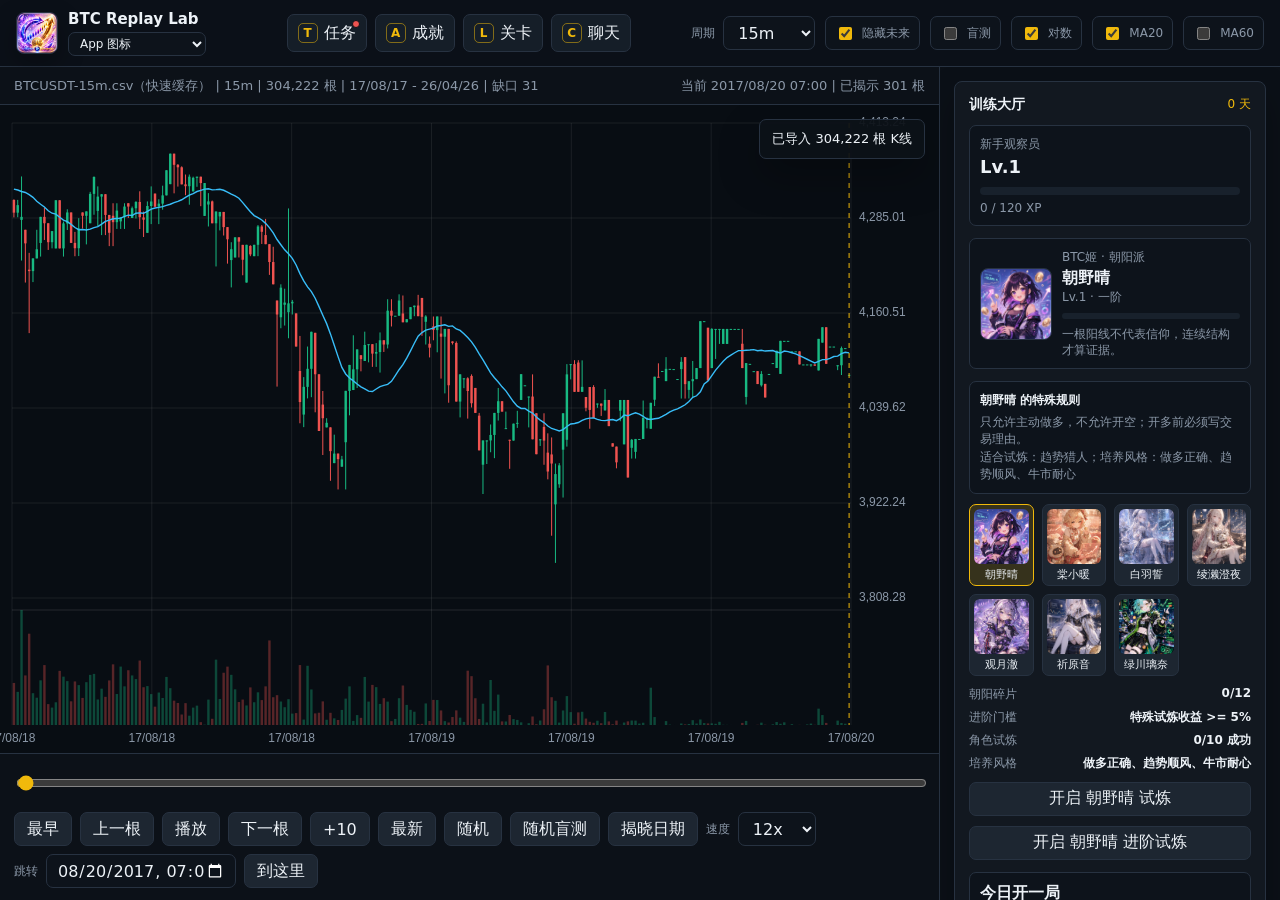
==== index.html @ a43e74ca "增加了周关卡" ====
﻿
<!doctype html>
<html lang="zh-CN">
  <head>
    <meta charset="utf-8" />
    <meta name="viewport" content="width=device-width, initial-scale=1" />
    <title>BTC Replay Lab</title>
    <link rel="stylesheet" href="./styles.css" />
  </head>
  <body>
    <div class="app">
      <header class="topbar">
        <div class="brand">
          <img id="brandAvatar" src="./icon/icon2.png" alt="标题头像" />
          <div>
            <strong>BTC Replay Lab</strong>
            <select id="brandAvatarSelect" aria-label="选择标题头像">
              <option value="icon">App 图标</option>
              <option value="active">当前角色</option>
            </select>
          </div>
        </div>

        <div class="hud-actions">
          <button id="dailyTaskHudBtn" class="hud-button" type="button" aria-label="每日任务">
            <span class="hud-icon">T</span>
            <span>任务</span>
            <i id="dailyTaskDot" class="alert-dot"></i>
          </button>
          <button id="achievementAllBtn" class="hud-button" type="button" aria-label="成就列表">
            <span class="hud-icon">A</span>
            <span>成就</span>
            <i id="achievementDot" class="alert-dot"></i>
          </button>
          <button id="levelListBtn" class="hud-button" type="button" aria-label="关卡列表">
            <span class="hud-icon">L</span>
            <span>关卡</span>
          </button>
          <button id="characterChatHudBtn" class="hud-button" type="button" aria-label="角色聊天">
            <span class="hud-icon">C</span>
            <span>聊天</span>
          </button>
        </div>

        <div class="toolbar">
          <label class="field compact">
            <span>周期</span>
            <select id="timeframeSelect">
              <option value="source">原始</option>
              <option value="60000">1m</option>
              <option value="300000">5m</option>
              <option value="900000">15m</option>
              <option value="3600000">1h</option>
              <option value="14400000">4h</option>
              <option value="86400000">1d</option>
              <option value="604800000">1w</option>
            </select>
          </label>
          <label class="check">
            <input id="hideFutureToggle" type="checkbox" checked />
            隐藏未来
          </label>
          <label class="check">
            <input id="blindModeToggle" type="checkbox" />
            盲测
          </label>
          <label class="check">
            <input id="logScaleToggle" type="checkbox" checked />
            对数
          </label>
          <label class="check">
            <input id="ma20Toggle" type="checkbox" checked />
            MA20
          </label>
          <label class="check">
            <input id="ma60Toggle" type="checkbox" />
            MA60
          </label>
        </div>
      </header>

      <main class="layout">
        <section class="workspace">
          <div class="statusbar">
            <span id="datasetInfo">等待导入 BTC K线 CSV</span>
            <span id="cursorInfo">-</span>
          </div>

          <div class="chart-frame" id="chartFrame">
            <canvas id="chartCanvas"></canvas>
            <div class="placeholder" id="placeholder">
              <h1>导入历史 K线，开始回放</h1>
              <p>支持 timestamp/open/high/low/close/volume，也支持 Binance 原始 kline CSV。</p>
            </div>
            <div class="toast" id="toast"></div>
            <div class="tooltip" id="tooltip"></div>
          </div>

          <div class="playback">
            <input id="timeline" type="range" min="0" max="0" value="0" />
            <div class="playback-row">
              <button id="firstBtn" type="button">最早</button>
              <button id="backBtn" type="button">上一根</button>
              <button id="playBtn" type="button">播放</button>
              <button id="forwardBtn" type="button">下一根</button>
              <button id="plusTenBtn" type="button">+10</button>
              <button id="latestBtn" type="button">最新</button>
              <button id="randomBtn" type="button">随机</button>
              <button id="blindRandomBtn" type="button">随机盲测</button>
              <button id="revealDateBtn" type="button">揭晓日期</button>
              <label class="field small">
                <span>速度</span>
                <select id="speedSelect">
                  <option value="1">1x</option>
                  <option value="4">4x</option>
                  <option value="12" selected>12x</option>
                  <option value="48">48x</option>
                  <option value="120">120x</option>
                </select>
              </label>
              <label class="field date-field">
                <span>跳转</span>
                <input id="jumpInput" type="datetime-local" />
              </label>
              <button id="jumpBtn" type="button">到这里</button>
            </div>
          </div>
        </section>

        <aside class="sidepanel">
          <section class="panel game-panel">
            <div class="panel-title-row">
              <h2>训练大厅</h2>
              <span id="streakValue">0 天</span>
            </div>

            <div class="player-card">
              <div>
                <span id="levelTitle">新手观察员</span>
                <strong id="levelValue">Lv.1</strong>
              </div>
              <div class="xp-track">
                <div id="xpFill"></div>
              </div>
              <small id="xpText">0 / 100 XP</small>
            </div>

            <div class="character-card">
              <img id="characterPortrait" src="./character/乐观女孩.png" alt="当前角色" />
              <div>
                <span id="characterTitle">BTC姬 · 朝阳派</span>
                <strong id="characterName">朝野晴</strong>
                <small id="characterLevel">Lv.1 · 一阶</small>
                <div class="xp-track compact">
                  <div id="characterXpFill"></div>
                </div>
                <p id="characterText">今天也先看结构，再相信上涨。</p>
              </div>
            </div>

            <div id="characterRuleCard" class="rule-card"></div>
            <div id="characterGrid" class="character-grid"></div>
            <div id="characterMaterialList" class="material-list"></div>
            <button id="characterQuestBtn" class="wide" type="button">开启角色试炼</button>
            <button id="ascensionTrialBtn" class="wide" type="button">开启进阶试炼</button>

            <div class="challenge-card" id="challengeCard">
              <strong id="challengeTitle">今日开一局</strong>
              <span id="challengeText">选择一个模式，系统会直接抽取历史行情片段。</span>
              <div class="choice-grid">
                <button id="biasLongBtn" type="button" data-bias="long">看多</button>
                <button id="biasShortBtn" type="button" data-bias="short">看空</button>
                <button id="biasFlatBtn" type="button" data-bias="flat">观望</button>
              </div>
              <div class="button-row">
                <button id="quickGameBtn" type="button">盲测快局</button>
                <button id="levelGameBtn" type="button">历史闯关</button>
                <button id="trendGameBtn" type="button">趋势猎人</button>
                <button id="trapGameBtn" type="button">假突破</button>
                <button id="survivalGameBtn" type="button">暴跌生存</button>
                <button id="revengeGameBtn" type="button">错题复仇</button>
                <button id="settleGameBtn" type="button">结算本局</button>
              </div>
            </div>
          </section>

          <section class="panel trade-panel">
            <h2>下单与风控</h2>
            <div class="price-line">
              <span>当前价</span>
              <strong id="currentPrice">-</strong>
            </div>
            <div class="order-grid">
              <button class="buy" data-side="buy" data-pct="0.25" type="button">买 25%</button>
              <button class="buy" data-side="buy" data-pct="0.5" type="button">买 50%</button>
              <button class="buy" data-side="buy" data-pct="1" type="button">全买</button>
              <button class="sell" data-side="sell" data-pct="0.25" type="button">卖 25%</button>
              <button class="sell" data-side="sell" data-pct="0.5" type="button">卖 50%</button>
              <button class="sell" data-side="sell" data-pct="1" type="button">全卖</button>
              <button class="short" data-side="short" data-pct="0.25" type="button">空 25%</button>
              <button class="short" data-side="short" data-pct="0.5" type="button">空 50%</button>
              <button class="short" data-side="short" data-pct="1" type="button">全空</button>
            </div>

            <div class="risk-grid">
              <label class="field">
                <span>止损价</span>
                <input id="stopLossInput" type="number" min="0" step="0.01" placeholder="例如 62000" />
              </label>
              <label class="field">
                <span>止盈价</span>
                <input id="takeProfitInput" type="number" min="0" step="0.01" placeholder="例如 72000" />
              </label>
              <label class="field">
                <span>单笔风险 %</span>
                <input id="riskPctInput" type="number" min="0" step="0.1" value="1" />
              </label>
            </div>
            <div class="button-row">
              <button id="addStopBtn" type="button">添加止损</button>
              <button id="addTakeBtn" type="button">添加止盈</button>
              <button id="attachStopsBtn" type="button">更新止损止盈</button>
              <button id="clearStopsBtn" type="button">清除风控线</button>
            </div>
            <p class="hint">点击添加会按当前价生成风控线，图上的 SL / TP 线也可以直接拖动修改。</p>
            <div class="button-row">
              <button id="riskBuyBtn" type="button">按风险买入</button>
              <button id="closePositionBtn" type="button">平仓</button>
            </div>
            <div class="trade-journal">
              <div class="trade-journal-head">
                <strong>本笔理由与平仓复盘</strong>
                <span>切到下一根 K 线会自动清空，避免把上一笔内容带到下一笔。</span>
              </div>
              <label class="field">
                <span>开仓理由</span>
                <input id="tradeReasonInput" type="text" maxlength="80" placeholder="例如：回踩确认 / 突破续强 / 区间下沿承接" />
              </label>
              <label class="field">
                <span>平仓复盘</span>
                <textarea id="sessionNotesInput" rows="4" placeholder="例如：为什么在这里平？这笔做对了什么，下一次还要等什么？"></textarea>
              </label>
              <div class="field">
                <span>复盘标签</span>
                <div class="tag-grid">
                  <label><input type="checkbox" value="计划内执行" /> 计划内执行</label>
                  <label><input type="checkbox" value="确认充分" /> 确认充分</label>
                  <label><input type="checkbox" value="拿仓耐心" /> 拿仓耐心</label>
                  <label><input type="checkbox" value="过早入场" /> 过早入场</label>
                  <label><input type="checkbox" value="逆势硬做" /> 逆势硬做</label>
                  <label><input type="checkbox" value="情绪化操作" /> 情绪化操作</label>
                </div>
              </div>
              <p class="hint">标签既可以记做对的地方，也可以记失误；减仓、平仓和导出记录都会带上当前标签。</p>
            </div>
          </section>

          <section class="panel">
            <h2>模拟账户</h2>
            <div class="account-grid">
              <label class="field">
                <span>初始 USDT</span>
                <input id="initialCashInput" type="number" min="0" step="100" value="10000" />
              </label>
              <label class="field">
                <span>手续费</span>
                <input id="feeInput" type="number" min="0" step="0.0001" value="0.0004" />
              </label>
            </div>
            <button id="resetAccountBtn" class="wide" type="button">重置账户</button>

            <div class="metrics extended">
              <div>
                <span>权益</span>
                <strong id="equityValue">-</strong>
              </div>
              <div>
                <span>收益</span>
                <strong id="pnlValue">-</strong>
              </div>
              <div>
                <span>现金</span>
                <strong id="cashValue">-</strong>
              </div>
              <div>
                <span>持仓 BTC</span>
                <strong id="btcValue">-</strong>
              </div>
              <div>
                <span>胜率</span>
                <strong id="winRateValue">-</strong>
              </div>
              <div>
                <span>最大回撤</span>
                <strong id="drawdownValue">-</strong>
              </div>
              <div>
                <span>交易数</span>
                <strong id="tradeCountValue">-</strong>
              </div>
              <div>
                <span>R 倍数</span>
                <strong id="rValue">-</strong>
              </div>
            </div>
          </section>

          <section class="panel">
            <h2>盘中标注</h2>
            <label class="field">
              <span>训练标题</span>
              <input id="sessionNameInput" type="text" maxlength="60" placeholder="例如 4H 顺势突破练习" />
            </label>
            <label class="field">
              <span>当前标注</span>
              <input id="bookmarkInput" type="text" maxlength="100" placeholder="当下判断、关键位、情绪状态" />
            </label>
            <div class="button-row">
              <button id="addBookmarkBtn" type="button">添加标注</button>
              <button id="addHlineBtn" type="button">加水平线</button>
              <button id="clearLinesBtn" type="button">清除线</button>
            </div>
            <p class="hint">这里更适合记关键位、情绪和图上标注；平仓复盘已经放到上面的下单区。</p>
            <div class="list" id="bookmarkList">暂无标注</div>
          </section>

          <section class="panel">
            <h2>训练会话</h2>
            <div class="session-grid">
              <select id="sessionSelect"></select>
              <button id="saveSessionBtn" type="button">保存</button>
              <button id="loadSessionBtn" type="button">载入</button>
              <button id="deleteSessionBtn" type="button">删除</button>
            </div>
            <p class="hint">会话保存交易、标注、笔记和当前位置。历史 K线数据仍需要先导入对应 CSV。</p>
          </section>

          <section class="panel">
            <h2>最近成就</h2>
            <div id="achievementList" class="achievement-list"></div>
          </section>

          <section class="panel trade-log">
            <h2>交易记录</h2>
            <div class="button-row">
              <button id="exportTradesBtn" type="button">导出交易</button>
              <button id="exportReportBtn" type="button">导出报告</button>
              <button id="screenshotBtn" type="button">截图</button>
            </div>
            <div class="table-wrap">
              <table>
                <thead>
                  <tr>
                    <th>时间</th>
                    <th>方向</th>
                    <th>价格</th>
                    <th>数量</th>
                    <th>备注</th>
                  </tr>
                </thead>
                <tbody id="tradeRows">
                  <tr>
                    <td colspan="5">暂无交易</td>
                  </tr>
                </tbody>
              </table>
            </div>
            <p class="hint">快捷键：空格播放，左右单步，B 全买，S 全卖，C 平仓，M 标注，H 水平线。</p>
          </section>

          <section class="panel data-import-panel">
            <h2>数据导入</h2>
            <label class="file-button wide">
              <input id="fileInput" type="file" accept=".csv,.txt" />
              导入 CSV
            </label>
            <p class="hint">平时会自动加载默认 BTC 15m 数据，需要换数据时再用这里。</p>
          </section>
        </aside>
      </main>
    </div>

    <div class="modal-backdrop" id="settlementModal">
      <div class="modal settlement-modal">
        <section class="settlement-main">
          <div class="panel-title-row">
            <h2 id="settlementTitle">本局结算</h2>
            <button id="closeSettlementBtn" type="button">关闭</button>
          </div>
          <div class="score-ring">
            <strong id="settlementScore">0</strong>
            <span>分</span>
          </div>
          <div id="settlementBreakdown" class="settlement-breakdown"></div>
          <div id="settlementRewards" class="achievement-list"></div>
          <div class="button-row">
            <button id="nextChallengeBtn" type="button">再来一局</button>
            <button id="reviewMistakeBtn" type="button">错题复仇</button>
          </div>
        </section>
        <aside class="settlement-review-panel">
          <div class="review-character-head">
            <img id="settlementReviewPortrait" src="./character/乐观女孩.png" alt="复盘角色" />
            <div>
              <strong id="settlementReviewTitle">角色点评</strong>
              <span id="settlementReviewStatus">结算后会自动生成。</span>
            </div>
          </div>
          <div id="settlementReviewText" class="review-character-text">正在准备本局交易记录、评分和复盘笔记。</div>
        </aside>
      </div>
    </div>

    <div class="modal-backdrop" id="dailyTaskModal">
      <div class="modal">
        <div class="panel-title-row">
          <h2>每日任务</h2>
          <button id="closeDailyTaskBtn" type="button">关闭</button>
        </div>
        <div id="dailyTaskList" class="task-list"></div>
        <div class="daily-reward">
          <div>
            <strong>每日奖励</strong>
            <span id="dailyRewardText">完成全部任务后领取随机进阶材料。</span>
          </div>
          <button id="claimDailyRewardBtn" type="button">领取材料</button>
        </div>
        <div class="calendar-controls">
          <button id="prevCalendarMonthBtn" type="button">上月</button>
          <select id="dailyCalendarYearSelect" aria-label="选择年份"></select>
          <select id="dailyCalendarMonthSelect" aria-label="选择月份"></select>
          <button id="nextCalendarMonthBtn" type="button">下月</button>
        </div>
        <div id="dailyCalendar" class="daily-calendar"></div>
      </div>
    </div>

    <div class="modal-backdrop" id="levelModal">
      <div class="modal wide-modal">
        <div class="panel-title-row">
          <div class="level-modal-heading">
            <h2>历史闯关</h2>
            <div class="level-mode-switch">
              <button id="levelModeDailyBtn" type="button" data-level-span="daily">1天一关</button>
              <button id="levelModeWeeklyBtn" type="button" data-level-span="weekly">7天一关</button>
            </div>
          </div>
          <button id="closeLevelModalBtn" type="button">关闭</button>
        </div>
        <div id="levelSummary" class="level-summary"></div>
        <div class="level-pager">
          <button id="prevLevelPageBtn" type="button">上一页</button>
          <select id="levelPageSelect" aria-label="选择关卡页"></select>
          <button id="nextLevelPageBtn" type="button">下一页</button>
        </div>
        <div id="levelRows" class="level-list"></div>
      </div>
    </div>

    <div class="modal-backdrop" id="achievementModal">
      <div class="modal wide-modal achievement-modal-shell">
        <div class="panel-title-row">
          <h2>成就图鉴</h2>
          <button id="closeAchievementBtn" type="button">关闭</button>
        </div>
        <div id="achievementAllList" class="achievement-all-list"></div>
      </div>
    </div>

    <div class="modal-backdrop" id="characterChatModal">
      <div class="modal chat-modal">
        <div class="panel-title-row">
          <h2>角色对话</h2>
          <div class="chat-title-actions">
            <select id="chatCharacterSelect" aria-label="选择聊天角色"></select>
            <button id="closeCharacterChatBtn" type="button">关闭</button>
          </div>
        </div>
        <div id="chatStatus" class="chat-status">本地对话服务检查中...</div>
        <div class="chat-stage">
          <div class="chat-portrait-wrap">
            <img id="chatPortrait" src="./character/乐观女孩.png" alt="聊天角色立绘" />
          </div>
          <div class="chat-scene">
            <div id="chatLog" class="chat-log"></div>
            <div class="visual-dialogue">
              <strong id="chatSpeaker">朝野晴</strong>
              <div id="chatStreamingText"></div>
            </div>
            <form id="chatForm" class="chat-form">
              <textarea id="chatInput" rows="3" placeholder="和角色说点什么。Enter 发送，Shift+Enter 换行。"></textarea>
              <div class="button-row">
                <button id="chatSendBtn" type="submit">发送</button>
                <button id="chatClearBtn" type="button">清空对话</button>
              </div>
            </form>
          </div>
        </div>
      </div>
    </div>

    <script src="./src/config/constants.js"></script>
    <script src="./src/content/achievements.js"></script>
    <script src="./src/content/game-content.js"></script>
    <script src="./src/ui/dom.js"></script>
    <script src="./src/core/deps.js"></script>
    <script src="./src/core/models.js"></script>
    <script src="./src/core/state.js"></script>
    <script src="./src/core/utils.js"></script>
    <script src="./src/data/candles.js"></script>
    <script src="./src/ui/helpers.js"></script>
    <script src="./src/game/characters.js"></script>
    <script src="./src/game/levels.js"></script>
    <script src="./src/data/storage.js"></script>
    <script src="./src/replay/navigation.js"></script>
    <script src="./src/trade/trade.js"></script>
    <script src="./src/chart/chart.js"></script>
    <script src="./src/game/challenges.js"></script>
    <script src="./src/game/daily.js"></script>
    <script src="./src/game/level-modal.js"></script>
    <script src="./src/game/achievements.js"></script>
    <script src="./src/game/chat.js"></script>
    <script src="./src/game/ui.js"></script>
    <script src="./src/features/annotations.js"></script>
    <script src="./src/features/sessions.js"></script>
    <script src="./src/features/export.js"></script>
    <script src="./src/app/init.js"></script>
  </body>
</html>
---- styles.css ----
:root {
  color-scheme: dark;
  --bg: #070b10;
  --panel: #121820;
  --panel-2: #18212c;
  --line: #273241;
  --muted: #8b98a8;
  --text: #edf2f7;
  --gold: #f0b90b;
  --blue: #38bdf8;
  --green: #18b982;
  --red: #ef5350;
  --violet: #a78bfa;
  --shadow: rgba(0, 0, 0, 0.28);
}

* {
  box-sizing: border-box;
}

html,
body {
  height: 100%;
}

body {
  margin: 0;
  overflow: hidden;
  background: var(--bg);
  color: var(--text);
  font-family:
    Inter, ui-sans-serif, system-ui, -apple-system, BlinkMacSystemFont, "Segoe UI",
    "Microsoft YaHei", sans-serif;
  letter-spacing: 0;
}

button,
input,
select,
textarea {
  font: inherit;
}

button,
.file-button {
  min-height: 34px;
  border: 1px solid var(--line);
  border-radius: 7px;
  background: #1d2631;
  color: var(--text);
  padding: 0 12px;
  cursor: pointer;
  transition:
    border-color 0.15s ease,
    background 0.15s ease,
    transform 0.15s ease;
  white-space: nowrap;
}

button:hover,
.file-button:hover {
  border-color: var(--blue);
  background: #233140;
}

button:active,
.file-button:active {
  transform: translateY(1px);
}

button.buy {
  border-color: rgba(24, 185, 130, 0.55);
  color: #d8fff1;
  background: rgba(24, 185, 130, 0.12);
}

button.buy:hover {
  background: rgba(24, 185, 130, 0.2);
}

button.sell {
  border-color: rgba(239, 83, 80, 0.55);
  color: #ffe3e1;
  background: rgba(239, 83, 80, 0.12);
}

button.sell:hover {
  background: rgba(239, 83, 80, 0.2);
}

button.short {
  border-color: rgba(167, 139, 250, 0.55);
  color: #eee7ff;
  background: rgba(167, 139, 250, 0.12);
}

button.short:hover {
  background: rgba(167, 139, 250, 0.2);
}

input,
select,
textarea {
  width: 100%;
  min-height: 34px;
  border: 1px solid var(--line);
  border-radius: 7px;
  background: #0d131b;
  color: var(--text);
  padding: 0 10px;
}

textarea {
  resize: vertical;
  min-height: 84px;
  padding: 9px 10px;
  line-height: 1.45;
}

input[type="range"] {
  padding: 0;
  accent-color: var(--gold);
}

.app {
  height: 100vh;
  min-height: 0;
  overflow: hidden;
  display: flex;
  flex-direction: column;
}

.topbar {
  flex: 0 0 auto;
  min-height: 64px;
  border-bottom: 1px solid var(--line);
  background: rgba(12, 17, 24, 0.96);
  display: flex;
  align-items: center;
  justify-content: space-between;
  gap: 18px;
  padding: 10px 16px;
}

.brand {
  min-width: 210px;
  display: flex;
  align-items: center;
  gap: 10px;
}

.brand img {
  width: 42px;
  height: 42px;
  border-radius: 8px;
  border: 1px solid var(--line);
  object-fit: cover;
  background: #0d131b;
  box-shadow: 0 10px 26px var(--shadow);
}

.brand strong {
  display: block;
}

.brand strong {
  font-size: 15px;
  line-height: 1.2;
}

.brand select {
  width: 138px;
  min-height: 24px;
  margin-top: 4px;
  padding: 0 7px;
  font-size: 12px;
}

.toolbar {
  display: flex;
  align-items: center;
  justify-content: flex-end;
  flex-wrap: wrap;
  gap: 10px;
}

.hud-actions {
  flex: 0 0 auto;
  display: flex;
  align-items: center;
  gap: 8px;
}

.hud-button {
  position: relative;
  min-width: 62px;
  min-height: 38px;
  display: grid;
  grid-template-columns: auto auto;
  align-items: center;
  justify-content: center;
  gap: 6px;
  padding: 0 10px;
  background: #151e28;
}

.hud-button.text-only {
  grid-template-columns: auto;
}

.hud-icon {
  width: 20px;
  height: 20px;
  border: 1px solid rgba(240, 185, 11, 0.5);
  border-radius: 5px;
  display: grid;
  place-items: center;
  color: var(--gold);
  font-size: 12px;
  font-weight: 800;
}

.alert-dot {
  position: absolute;
  top: 5px;
  right: 6px;
  width: 8px;
  height: 8px;
  border: 1px solid #0c1118;
  border-radius: 50%;
  background: var(--red);
}

.alert-dot.hidden {
  display: none;
}

.file-button {
  display: inline-grid;
  place-items: center;
}

.file-button input {
  display: none;
}

.field {
  display: grid;
  gap: 6px;
}

.field span,
.check,
.hint {
  color: var(--muted);
  font-size: 12px;
}

.field.compact,
.field.small,
.field.date-field {
  grid-template-columns: auto minmax(0, 1fr);
  align-items: center;
  gap: 8px;
}

.field.compact select {
  width: 92px;
}

.field.small select {
  width: 78px;
}

.field.date-field input {
  width: 190px;
}

.check {
  min-height: 34px;
  display: flex;
  align-items: center;
  gap: 7px;
  border: 1px solid var(--line);
  border-radius: 7px;
  padding: 0 9px;
  background: #0d131b;
  white-space: nowrap;
}

.check input,
.tag-grid input {
  width: auto;
  min-height: auto;
  accent-color: var(--gold);
}

.layout {
  flex: 1;
  min-height: 0;
  height: 0;
  overflow: hidden;
  display: grid;
  grid-template-columns: minmax(0, 1fr) 340px;
}

.workspace {
  min-width: 0;
  min-height: 0;
  overflow: hidden;
  display: flex;
  flex-direction: column;
  border-right: 1px solid var(--line);
}

.statusbar {
  min-height: 38px;
  padding: 8px 14px;
  display: flex;
  align-items: center;
  justify-content: space-between;
  gap: 12px;
  color: var(--muted);
  border-bottom: 1px solid var(--line);
  background: #0c1118;
  font-size: 13px;
}

.statusbar span {
  min-width: 0;
  overflow: hidden;
  text-overflow: ellipsis;
  white-space: nowrap;
}

.chart-frame {
  position: relative;
  flex: 1;
  min-height: 0;
  overflow: hidden;
  background: #080d13;
}

#chartCanvas {
  width: 100%;
  height: 100%;
  display: block;
  cursor: crosshair;
}

.placeholder {
  position: absolute;
  inset: 0;
  display: grid;
  place-content: center;
  gap: 8px;
  text-align: center;
  padding: 24px;
  background:
    linear-gradient(rgba(7, 11, 16, 0.88), rgba(7, 11, 16, 0.88)),
    repeating-linear-gradient(0deg, transparent 0 31px, rgba(255, 255, 255, 0.035) 32px),
    repeating-linear-gradient(90deg, transparent 0 59px, rgba(255, 255, 255, 0.035) 60px);
}

.placeholder h1 {
  margin: 0;
  font-size: 26px;
}

.placeholder p {
  margin: 0;
  color: var(--muted);
  font-size: 14px;
}

.tooltip,
.toast {
  position: absolute;
  z-index: 5;
  display: none;
  border: 1px solid var(--line);
  border-radius: 7px;
  background: rgba(12, 17, 24, 0.94);
  box-shadow: 0 16px 42px var(--shadow);
  color: var(--text);
}

.tooltip {
  min-width: 210px;
  padding: 9px 10px;
  font-size: 12px;
  pointer-events: none;
}

.toast {
  right: 14px;
  top: 14px;
  max-width: min(360px, calc(100% - 28px));
  padding: 10px 12px;
  font-size: 13px;
}

.playback {
  border-top: 1px solid var(--line);
  background: #0c1118;
  padding: 10px 14px 12px;
}

.playback-row,
.button-row {
  display: flex;
  align-items: center;
  flex-wrap: wrap;
  gap: 8px;
}

.playback-row {
  margin-top: 8px;
}

.sidepanel {
  min-width: 0;
  min-height: 0;
  height: 100%;
  overflow: auto;
  background: #0b1017;
  padding: 14px;
  display: flex;
  flex-direction: column;
  gap: 14px;
}

.panel {
  border: 1px solid var(--line);
  border-radius: 8px;
  background: var(--panel);
  box-shadow: 0 16px 34px var(--shadow);
  padding: 14px;
}

.panel h2 {
  margin: 0 0 12px;
  font-size: 14px;
  line-height: 1.2;
}

.panel-title-row {
  display: flex;
  align-items: center;
  justify-content: space-between;
  gap: 10px;
}

.panel-title-row h2 {
  margin: 0;
}

.panel-title-row span {
  color: var(--gold);
  font-size: 12px;
}

.player-card,
.character-card,
.rule-card,
.challenge-card,
.game-subsection {
  border: 1px solid var(--line);
  border-radius: 7px;
  background: #0d131b;
  padding: 10px;
  margin-top: 12px;
}

.player-card span,
.challenge-card span,
.player-card small {
  display: block;
  color: var(--muted);
  font-size: 12px;
}

.player-card strong {
  display: block;
  margin-top: 3px;
  font-size: 18px;
}

.xp-track {
  height: 8px;
  overflow: hidden;
  border-radius: 999px;
  background: #18212c;
  margin: 10px 0 6px;
}

.xp-track div {
  width: 0;
  height: 100%;
  border-radius: inherit;
  background: linear-gradient(90deg, var(--gold), var(--green));
}

.xp-track.compact {
  height: 6px;
  margin: 7px 0;
}

.character-card {
  display: grid;
  grid-template-columns: 72px minmax(0, 1fr);
  gap: 10px;
  align-items: center;
}

.character-card img {
  width: 72px;
  height: 72px;
  border: 1px solid var(--line);
  border-radius: 8px;
  object-fit: cover;
}

.character-card span,
.character-card small,
.character-card p {
  display: block;
  color: var(--muted);
  font-size: 12px;
}

.character-card strong {
  display: block;
  margin-top: 2px;
}

.character-card p {
  margin: 0;
  line-height: 1.35;
}

.rule-card {
  color: var(--muted);
  font-size: 12px;
  line-height: 1.45;
}

.rule-card strong {
  display: block;
  color: var(--text);
  margin-bottom: 4px;
}

.character-grid {
  display: grid;
  grid-template-columns: repeat(4, 1fr);
  gap: 8px;
  margin-top: 10px;
}

.character-pick {
  min-height: 54px;
  padding: 4px;
  border-radius: 7px;
  display: grid;
  gap: 4px;
  justify-items: center;
}

.character-pick.active {
  border-color: var(--gold);
  background: rgba(240, 185, 11, 0.16);
}

.character-pick img {
  width: 100%;
  aspect-ratio: 1;
  display: block;
  border-radius: 6px;
  object-fit: cover;
}

.character-pick span {
  max-width: 100%;
  overflow: hidden;
  color: var(--text);
  font-size: 11px;
  line-height: 1.2;
  text-overflow: ellipsis;
}

.material-list {
  display: grid;
  gap: 6px;
  margin-top: 10px;
}

.material-item {
  display: flex;
  justify-content: space-between;
  gap: 8px;
  color: var(--muted);
  font-size: 12px;
}

.material-item strong {
  color: var(--text);
}

.challenge-card strong,
.game-subsection strong {
  display: block;
  margin-bottom: 6px;
}

.subsection-title {
  display: flex;
  align-items: center;
  justify-content: space-between;
  gap: 8px;
}

.subsection-title strong {
  margin-bottom: 0;
}

.subsection-title button {
  min-height: 28px;
  padding: 0 9px;
  font-size: 12px;
}

.choice-grid {
  display: grid;
  grid-template-columns: repeat(3, 1fr);
  gap: 8px;
  margin: 10px 0;
}

.choice-grid button.active {
  border-color: var(--gold);
  color: #101010;
  background: var(--gold);
}

.task-list,
.achievement-list,
.settlement-breakdown,
.reward-list {
  display: grid;
  gap: 8px;
  margin-top: 8px;
}

.task-item,
.achievement-item,
.score-line,
.reward-item {
  border: 1px solid var(--line);
  border-radius: 7px;
  background: #111923;
  padding: 8px;
  color: var(--muted);
  font-size: 12px;
  line-height: 1.35;
}

.task-item.done,
.achievement-item.unlocked,
.reward-item {
  border-color: rgba(24, 185, 130, 0.45);
  color: #d8fff1;
  background: rgba(24, 185, 130, 0.1);
}

.daily-reward {
  display: grid;
  grid-template-columns: minmax(0, 1fr) auto;
  align-items: center;
  gap: 10px;
  margin-top: 10px;
  border: 1px solid rgba(240, 185, 11, 0.35);
  border-radius: 7px;
  background: rgba(240, 185, 11, 0.08);
  padding: 9px;
}

.daily-reward strong,
.daily-reward span {
  display: block;
}

.daily-reward span {
  color: var(--muted);
  font-size: 12px;
  line-height: 1.35;
}

.daily-reward button {
  min-height: 30px;
  padding: 0 10px;
}

.calendar-controls {
  display: grid;
  grid-template-columns: auto minmax(0, 1fr) minmax(0, 1fr) auto;
  gap: 6px;
  margin-top: 10px;
}

.calendar-controls button,
.calendar-controls select {
  min-height: 30px;
  padding: 0 8px;
  font-size: 12px;
}

.daily-calendar {
  display: grid;
  grid-template-columns: repeat(7, minmax(0, 1fr));
  gap: 5px;
  margin-top: 10px;
}

.calendar-weekday {
  color: var(--muted);
  font-size: 11px;
  text-align: center;
}

.calendar-day {
  min-height: 34px;
  border: 1px solid var(--line);
  border-radius: 6px;
  background: #101822;
  display: grid;
  place-items: center;
  color: var(--muted);
  font-size: 11px;
  line-height: 1;
}

.calendar-day.muted {
  opacity: 0.28;
}

.calendar-day.today {
  outline: 1px solid var(--blue);
  outline-offset: 1px;
}

.calendar-day.partial {
  border-color: rgba(240, 185, 11, 0.45);
  color: #ffe7a3;
  background: rgba(240, 185, 11, 0.1);
}

.calendar-day.complete {
  border-color: rgba(24, 185, 130, 0.5);
  color: #d8fff1;
  background: rgba(24, 185, 130, 0.12);
}

.calendar-day.claimed {
  box-shadow: inset 0 -3px 0 var(--gold);
}

.score-line strong {
  color: var(--text);
}

.modal.settlement-modal {
  width: min(86vw, 1240px);
  max-width: none;
  max-height: min(680px, calc(100vh - 36px));
  overflow: hidden;
  display: grid;
  grid-template-columns: minmax(0, 1fr) minmax(0, 0.95fr);
  gap: 16px;
}

.settlement-main {
  min-width: 0;
  max-width: 100%;
  overflow-y: auto;
  overflow-x: hidden;
  padding-right: 2px;
}

.settlement-main .button-row,
.settlement-main .achievement-list,
.settlement-main .settlement-breakdown {
  min-width: 0;
}

.settlement-main .score-line,
.settlement-main .reward-item {
  overflow-wrap: anywhere;
}

.settlement-review-panel {
  min-width: 0;
  max-width: 100%;
  min-height: 0;
  overflow: hidden;
  border: 1px solid rgba(240, 185, 11, 0.36);
  border-radius: 8px;
  background: #0d131b;
  padding: 12px;
  display: grid;
  grid-template-rows: auto minmax(0, 1fr);
  gap: 10px;
}

.review-character-head {
  min-width: 0;
  display: grid;
  grid-template-columns: 54px minmax(0, 1fr);
  align-items: center;
  gap: 10px;
}

.review-character-head img {
  width: 54px;
  height: 54px;
  border: 1px solid var(--line);
  border-radius: 8px;
  object-fit: cover;
}

.review-character-head strong,
.review-character-head span {
  display: block;
  min-width: 0;
  overflow-wrap: anywhere;
}

.review-character-head span {
  margin-top: 3px;
  color: var(--muted);
  font-size: 12px;
  line-height: 1.35;
}

.review-character-text {
  min-height: 0;
  overflow-y: auto;
  overflow-x: hidden;
  border: 1px solid var(--line);
  border-radius: 7px;
  background: #111923;
  padding: 10px 11px;
  color: var(--text);
  font-size: 13px;
  line-height: 1.58;
  white-space: pre-wrap;
  overflow-wrap: anywhere;
}

.modal-backdrop {
  position: fixed;
  inset: 0;
  z-index: 50;
  display: none;
  align-items: center;
  justify-content: center;
  padding: 18px;
  background: rgba(0, 0, 0, 0.62);
}

.modal-backdrop.show {
  display: flex;
}

.modal {
  width: min(520px, 100%);
  max-height: min(720px, calc(100vh - 36px));
  overflow: auto;
  border: 1px solid var(--line);
  border-radius: 8px;
  background: var(--panel);
  box-shadow: 0 22px 70px rgba(0, 0, 0, 0.5);
  padding: 16px;
}

.wide-modal {
  width: min(760px, 100%);
}

.score-ring {
  width: 116px;
  height: 116px;
  margin: 16px auto;
  border: 6px solid rgba(240, 185, 11, 0.25);
  border-radius: 50%;
  display: grid;
  place-content: center;
  text-align: center;
}

.score-ring strong {
  display: block;
  font-size: 38px;
  line-height: 1;
}

.score-ring span {
  color: var(--muted);
  font-size: 12px;
}

.account-grid,
.risk-grid {
  display: grid;
  grid-template-columns: 1fr 1fr;
  gap: 10px;
}

.risk-grid {
  margin-top: 12px;
}

.wide {
  width: 100%;
  margin-top: 10px;
}

.metrics {
  display: grid;
  grid-template-columns: 1fr 1fr;
  gap: 10px;
  margin-top: 12px;
}

.metrics.extended {
  grid-template-columns: repeat(2, minmax(0, 1fr));
}

.metrics div,
.price-line {
  border: 1px solid var(--line);
  border-radius: 7px;
  background: #0d131b;
  padding: 10px;
}

.metrics span,
.price-line span {
  display: block;
  color: var(--muted);
  font-size: 12px;
  margin-bottom: 4px;
}

.metrics strong,
.price-line strong {
  display: block;
  min-width: 0;
  overflow-wrap: anywhere;
  font-size: 15px;
}

.price-line {
  margin-bottom: 10px;
}

.order-grid {
  display: grid;
  grid-template-columns: repeat(3, 1fr);
  gap: 8px;
}

.order-grid button {
  padding: 0 8px;
}

.trade-journal {
  display: grid;
  gap: 10px;
  margin-top: 12px;
  border: 1px solid rgba(56, 189, 248, 0.22);
  border-radius: 8px;
  background:
    linear-gradient(180deg, rgba(56, 189, 248, 0.08), rgba(56, 189, 248, 0.02)),
    #0f1721;
  padding: 12px;
}

.trade-journal-head {
  display: grid;
  gap: 4px;
}

.trade-journal-head strong {
  display: block;
  color: var(--text);
  font-size: 13px;
}

.trade-journal-head span {
  color: var(--muted);
  font-size: 12px;
  line-height: 1.45;
}

.trade-journal .tag-grid {
  margin: 0;
}

.tag-grid {
  display: grid;
  grid-template-columns: 1fr 1fr;
  gap: 8px;
  margin: 10px 0;
}

.tag-grid label {
  min-height: 30px;
  display: flex;
  align-items: center;
  gap: 6px;
  padding: 0 8px;
  border: 1px solid var(--line);
  border-radius: 7px;
  background: #101822;
  color: var(--muted);
  font-size: 12px;
}

.tag-grid label:has(input:checked) {
  border-color: rgba(240, 185, 11, 0.48);
  background: rgba(240, 185, 11, 0.12);
  color: #ffe7a3;
}

.session-grid {
  display: grid;
  grid-template-columns: 1fr auto auto auto;
  gap: 8px;
}

.hint {
  margin: 10px 0 0;
  line-height: 1.45;
}

.list {
  max-height: 170px;
  overflow: auto;
  margin-top: 10px;
  border: 1px solid var(--line);
  border-radius: 7px;
  background: #0d131b;
  color: var(--muted);
  font-size: 12px;
}

.list-item {
  padding: 9px 10px;
  border-bottom: 1px solid var(--line);
}

.list-item:last-child {
  border-bottom: 0;
}

.list-item strong {
  display: block;
  color: var(--text);
  margin-bottom: 4px;
}

.tagline {
  color: var(--gold);
  margin-top: 4px;
}

.table-wrap {
  overflow: auto;
  max-height: 290px;
  margin-top: 10px;
}

table {
  width: 100%;
  border-collapse: collapse;
  font-size: 12px;
}

th,
td {
  border-bottom: 1px solid var(--line);
  padding: 8px 6px;
  text-align: right;
  white-space: nowrap;
}

th:first-child,
td:first-child,
th:last-child,
td:last-child {
  text-align: left;
}

th {
  color: var(--muted);
  font-weight: 600;
}

.positive {
  color: var(--green);
}

.negative {
  color: var(--red);
}

.neutral {
  color: var(--muted);
}

.achievement-modal-shell {
  width: min(980px, 100%);
}

.achievement-all-list {
  display: grid;
  gap: 14px;
  margin-top: 14px;
}

.achievement-summary-grid {
  display: grid;
  grid-template-columns: repeat(3, minmax(0, 1fr));
  gap: 10px;
}

.achievement-summary-card,
.achievement-group {
  border: 1px solid var(--line);
  border-radius: 8px;
  background: #111923;
}

.achievement-summary-card {
  padding: 11px;
}

.achievement-summary-card.wide {
  grid-column: 1 / -1;
}

.achievement-summary-card span {
  display: block;
  color: var(--muted);
  font-size: 12px;
}

.achievement-summary-card strong {
  display: block;
  margin-top: 4px;
  color: var(--text);
  font-size: 14px;
  line-height: 1.45;
}

.achievement-toolbar {
  display: flex;
  flex-wrap: wrap;
  gap: 8px;
}

.achievement-chip {
  min-height: 30px;
  padding: 0 10px;
  font-size: 12px;
}

.achievement-chip.active {
  border-color: var(--gold);
  color: #101010;
  background: var(--gold);
}

.achievement-groups {
  display: grid;
  gap: 10px;
}

.achievement-group summary {
  display: flex;
  align-items: center;
  justify-content: space-between;
  gap: 10px;
  cursor: pointer;
  list-style: none;
  padding: 11px 12px;
  color: var(--text);
  font-size: 13px;
}

.achievement-group summary::-webkit-details-marker {
  display: none;
}

.achievement-group[open] summary {
  border-bottom: 1px solid var(--line);
}

.achievement-group-count {
  color: var(--gold);
  font-size: 12px;
}

.achievement-group-grid {
  display: grid;
  grid-template-columns: repeat(2, minmax(0, 1fr));
  gap: 10px;
  padding: 12px;
}

.achievement-group-note {
  padding: 0 12px 12px;
  color: var(--muted);
  font-size: 12px;
  line-height: 1.4;
}

.achievement-modal-section {
  margin-top: 14px;
}

.achievement-modal-section > strong {
  display: block;
  margin-bottom: 8px;
}

.level-modal-heading {
  display: flex;
  align-items: center;
  flex-wrap: wrap;
  gap: 10px;
}

.level-summary {
  display: grid;
  grid-template-columns: repeat(auto-fit, minmax(120px, 1fr));
  gap: 10px;
  margin-top: 14px;
}

.level-mode-switch {
  display: flex;
  flex-wrap: wrap;
  gap: 8px;
}

.level-mode-switch button {
  min-height: 30px;
  padding: 0 10px;
  font-size: 12px;
}

.level-mode-switch button.active {
  border-color: var(--gold);
  color: #101010;
  background: var(--gold);
}

.level-summary div,
.level-row {
  border: 1px solid var(--line);
  border-radius: 7px;
  background: #111923;
  padding: 9px;
  color: var(--muted);
  font-size: 12px;
  line-height: 1.35;
}

.level-summary strong {
  display: block;
  color: var(--text);
  font-size: 16px;
  margin-top: 3px;
  overflow-wrap: anywhere;
}

.level-list {
  max-height: 520px;
  overflow: auto;
  display: grid;
  gap: 8px;
  margin-top: 12px;
}

.level-pager {
  display: grid;
  grid-template-columns: auto minmax(0, 1fr) auto;
  gap: 8px;
  margin-top: 12px;
}

.level-pager button,
.level-pager select {
  min-height: 30px;
  font-size: 12px;
}

.level-row {
  display: grid;
  grid-template-columns: minmax(0, 1fr) auto;
  gap: 10px;
  align-items: center;
}

.level-row strong {
  display: block;
  color: var(--text);
  margin-bottom: 3px;
}

.level-stars {
  color: var(--gold);
  font-size: 14px;
  white-space: nowrap;
}

.level-row button {
  min-height: 30px;
}

.chat-modal {
  width: min(900px, 100%);
  height: min(760px, calc(100vh - 36px));
  display: flex;
  flex-direction: column;
  overflow: hidden;
}

.chat-title-actions {
  display: flex;
  align-items: center;
  gap: 8px;
}

.chat-title-actions select {
  width: 150px;
}

.chat-status {
  margin-top: 10px;
  color: var(--muted);
  font-size: 12px;
}

.chat-stage {
  flex: 1;
  min-height: 0;
  margin-top: 12px;
  display: grid;
  grid-template-columns: 260px minmax(0, 1fr);
  gap: 14px;
  align-items: stretch;
}

.chat-portrait-wrap {
  min-height: 0;
  height: 100%;
  border: 1px solid var(--line);
  border-radius: 8px;
  background:
    linear-gradient(rgba(7, 11, 16, 0.2), rgba(7, 11, 16, 0.78)),
    radial-gradient(circle at 50% 18%, rgba(240, 185, 11, 0.2), transparent 38%),
    #0d131b;
  overflow: hidden;
  display: flex;
  align-items: flex-end;
  justify-content: center;
}

.chat-portrait-wrap img {
  width: 100%;
  height: 100%;
  object-fit: cover;
  object-position: center top;
}

.chat-scene {
  min-width: 0;
  min-height: 0;
  display: grid;
  grid-template-rows: minmax(0, 1fr) auto auto;
  gap: 10px;
}

.chat-log {
  min-height: 0;
  height: 100%;
  overflow: auto;
  border: 1px solid var(--line);
  border-radius: 8px;
  background: #0d131b;
  padding: 10px;
}

.chat-message {
  max-width: 88%;
  margin-bottom: 8px;
  border: 1px solid var(--line);
  border-radius: 8px;
  padding: 8px 10px;
  color: var(--text);
  font-size: 13px;
  line-height: 1.45;
  white-space: pre-wrap;
}

.chat-message.user {
  margin-left: auto;
  border-color: rgba(56, 189, 248, 0.42);
  background: rgba(56, 189, 248, 0.1);
}

.chat-message.assistant {
  margin-right: auto;
  border-color: rgba(240, 185, 11, 0.42);
  background: rgba(240, 185, 11, 0.08);
}

.visual-dialogue {
  border: 1px solid rgba(240, 185, 11, 0.42);
  border-radius: 8px;
  background: rgba(12, 17, 24, 0.94);
  box-shadow: 0 18px 46px var(--shadow);
  padding: 12px;
}

.visual-dialogue strong {
  display: block;
  color: var(--gold);
  margin-bottom: 6px;
}

#chatStreamingText {
  min-height: 42px;
  color: var(--text);
  font-size: 14px;
  line-height: 1.55;
  white-space: pre-wrap;
}

.chat-form {
  display: grid;
  gap: 8px;
}

.chat-form textarea {
  min-height: 74px;
}

.achievement-card {
  border: 1px solid var(--line);
  border-radius: 7px;
  background: #111923;
  padding: 10px;
  color: var(--muted);
  font-size: 12px;
  line-height: 1.4;
}

.achievement-card strong {
  display: block;
  color: var(--text);
  margin-bottom: 4px;
}

.achievement-card.unlocked {
  border-color: rgba(24, 185, 130, 0.5);
  background: rgba(24, 185, 130, 0.1);
  color: #d8fff1;
}

.achievement-card.locked {
  background: #0d131b;
}

.achievement-card.secret {
  border-style: dashed;
}

.achievement-progress-text {
  margin-top: 8px;
  color: var(--muted);
  font-size: 11px;
}

.achievement-progress-bar {
  height: 6px;
  overflow: hidden;
  border-radius: 999px;
  background: #18212c;
  margin-top: 6px;
}

.achievement-progress-bar span {
  display: block;
  height: 100%;
  border-radius: inherit;
  background: linear-gradient(90deg, var(--blue), var(--gold));
}

.achievement-state {
  display: inline-block;
  margin-top: 7px;
  color: var(--gold);
}

@media (max-width: 1080px) {
  .layout {
    grid-template-columns: 1fr;
  }

  .workspace {
    border-right: 0;
    border-bottom: 1px solid var(--line);
  }

  .sidepanel {
    display: grid;
    grid-template-columns: repeat(2, minmax(0, 1fr));
  }
}

@media (max-width: 1120px) {
  .modal.settlement-modal {
    width: min(92vw, 760px);
    overflow: auto;
    grid-template-columns: 1fr;
  }

  .settlement-review-panel {
    min-height: 280px;
  }
}

@media (max-width: 760px) {
  .topbar {
    align-items: stretch;
    flex-direction: column;
  }

  .hud-actions {
    justify-content: flex-start;
  }

  .toolbar,
  .playback-row {
    justify-content: flex-start;
  }

  .layout {
    min-height: 0;
  }

  .chart-frame {
    min-height: 0;
  }

  .sidepanel {
    display: flex;
  }

  .field.date-field input,
  .session-grid {
    width: 100%;
  }

  .session-grid,
  .risk-grid,
  .account-grid,
  .level-summary,
  .level-row,
  .level-pager,
    .daily-reward,
    .calendar-controls,
    .chat-stage,
    .settlement-modal,
    .character-grid,
    .achievement-all-list,
    .achievement-summary-grid,
    .achievement-group-grid {
    grid-template-columns: 1fr;
  }

  .chat-portrait-wrap {
    height: 260px;
  }
}
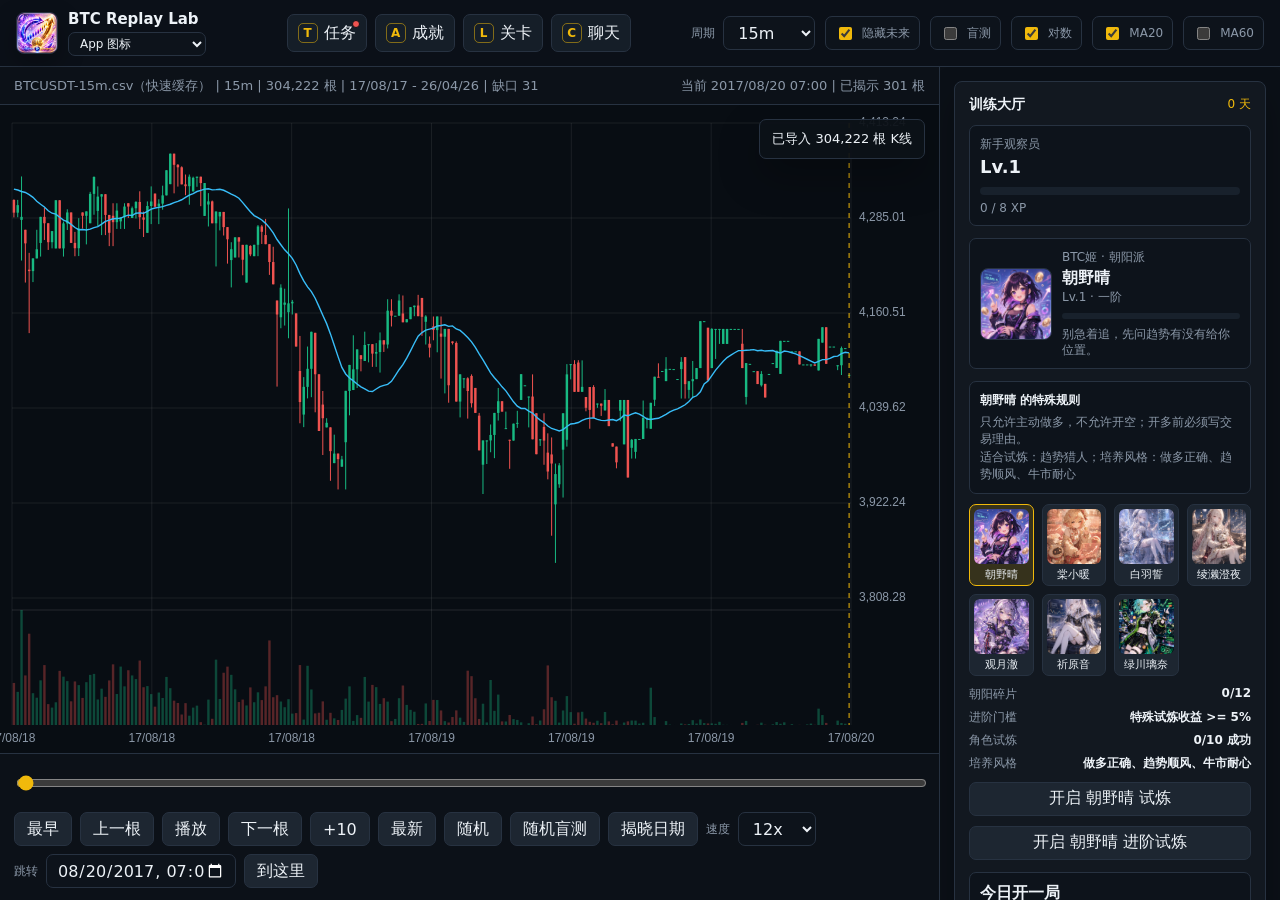
==== commit dec3e780: "角色满级更改，满级难度调整，增加浏览器图标" ====
--- a/index.html
+++ b/index.html
@@ -6,6 +6,7 @@
     <meta name="viewport" content="width=device-width, initial-scale=1" />
     <title>BTC Replay Lab</title>
     <link rel="stylesheet" href="./styles.css" />
+    <link rel="icon" type="image/png" href="./character/洁白神圣.png" />
   </head>
   <body>
     <div class="app">
@@ -499,6 +500,12 @@
       </div>
     </div>
 
+    <div class="celebration-overlay" id="celebrationOverlay">
+      <div class="celebration-bg"></div>
+      <div class="celebration-container" id="celebrationContainer"></div>
+      <button class="celebration-close" id="celebrationCloseBtn" type="button">点击继续</button>
+    </div>
+
     <script src="./src/config/constants.js"></script>
     <script src="./src/content/achievements.js"></script>
     <script src="./src/content/game-content.js"></script>
@@ -515,6 +522,7 @@
     <script src="./src/replay/navigation.js"></script>
     <script src="./src/trade/trade.js"></script>
     <script src="./src/chart/chart.js"></script>
+    <script src="./src/game/celebration.js"></script>
     <script src="./src/game/challenges.js"></script>
     <script src="./src/game/daily.js"></script>
     <script src="./src/game/level-modal.js"></script>
--- a/styles.css
+++ b/styles.css
@@ -1597,3 +1597,387 @@
     height: 260px;
   }
 }
+
+/* ========== Celebration Overlay ========== */
+
+.celebration-overlay {
+  position: fixed;
+  inset: 0;
+  z-index: 80;
+  display: none;
+  align-items: center;
+  justify-content: center;
+  flex-direction: column;
+  gap: 20px;
+  padding: 24px;
+  background: rgba(4, 8, 14, 0.78);
+  backdrop-filter: blur(8px);
+}
+
+.celebration-overlay.show {
+  display: flex;
+}
+
+.celebration-overlay.hiding {
+  display: flex;
+  animation: celebrationFadeOut 0.32s ease forwards;
+}
+
+.celebration-overlay.hiding .celebration-card {
+  animation: celebrationCardOut 0.28s ease forwards;
+}
+
+.celebration-bg {
+  position: absolute;
+  inset: 0;
+  overflow: hidden;
+  pointer-events: none;
+}
+
+.celebration-bg::before,
+.celebration-bg::after {
+  content: "";
+  position: absolute;
+  border-radius: 50%;
+  opacity: 0.12;
+  filter: blur(90px);
+}
+
+.celebration-bg::before {
+  width: 420px;
+  height: 420px;
+  top: -120px;
+  right: -100px;
+  background: radial-gradient(circle, var(--gold) 0%, transparent 70%);
+  animation: celebrationOrb1 4s ease-in-out infinite;
+}
+
+.celebration-bg::after {
+  width: 340px;
+  height: 340px;
+  bottom: -100px;
+  left: -80px;
+  background: radial-gradient(circle, var(--violet) 0%, transparent 70%);
+  animation: celebrationOrb2 5s ease-in-out infinite;
+}
+
+.celebration-container {
+  position: relative;
+  z-index: 1;
+  display: flex;
+  flex-direction: column;
+  align-items: center;
+  gap: 14px;
+  max-height: calc(100vh - 140px);
+  overflow-y: auto;
+  padding: 8px 0;
+}
+
+.celebration-close {
+  position: relative;
+  z-index: 1;
+  min-height: 42px;
+  padding: 10px 32px;
+  border: 1px solid rgba(240, 185, 11, 0.45);
+  border-radius: 24px;
+  background: rgba(240, 185, 11, 0.1);
+  color: var(--gold);
+  font-size: 15px;
+  font-weight: 600;
+  cursor: pointer;
+  letter-spacing: 0.04em;
+  transition: all 0.2s ease;
+  opacity: 0;
+  animation: celebrationCloseIn 0.4s 0.9s ease forwards;
+}
+
+.celebration-close:hover {
+  background: rgba(240, 185, 11, 0.22);
+  border-color: var(--gold);
+  box-shadow: 0 0 24px rgba(240, 185, 11, 0.2);
+}
+
+/* ---- Card ---- */
+
+.celebration-card {
+  width: min(380px, calc(100vw - 48px));
+  border-radius: 14px;
+  padding: 20px 22px;
+  position: relative;
+  overflow: hidden;
+  opacity: 0;
+  transform: translateY(36px) scale(0.92);
+  animation: celebrationIn 0.48s cubic-bezier(0.22, 0.61, 0.36, 1) forwards;
+  box-shadow: 0 8px 40px rgba(0, 0, 0, 0.45);
+}
+
+.celebration-card.done {
+  opacity: 1;
+  transform: translateY(0) scale(1);
+}
+
+.celebration-shine {
+  position: absolute;
+  inset: 0;
+  pointer-events: none;
+  overflow: hidden;
+}
+
+.celebration-shine::after {
+  content: "";
+  position: absolute;
+  top: -60%;
+  left: -60%;
+  width: 60%;
+  height: 220%;
+  background: linear-gradient(
+    105deg,
+    transparent 35%,
+    rgba(255, 255, 255, 0.07) 45%,
+    rgba(255, 255, 255, 0.14) 50%,
+    rgba(255, 255, 255, 0.07) 55%,
+    transparent 65%
+  );
+  transform: skewX(-18deg);
+  animation: shineSweep 3.2s ease-in-out infinite;
+}
+
+.celebration-card-inner {
+  position: relative;
+  z-index: 1;
+  display: grid;
+  grid-template-columns: 64px minmax(0, 1fr);
+  gap: 16px;
+  align-items: center;
+}
+
+.celebration-icon-wrap {
+  width: 64px;
+  height: 64px;
+  border-radius: 14px;
+  display: grid;
+  place-content: center;
+  position: relative;
+  flex-shrink: 0;
+}
+
+.celebration-portrait {
+  width: 64px;
+  height: 64px;
+  border-radius: 14px;
+  object-fit: cover;
+  border: 2px solid rgba(255, 255, 255, 0.2);
+}
+
+.celebration-badge {
+  position: absolute;
+  bottom: -7px;
+  left: 50%;
+  transform: translateX(-50%);
+  font-size: 9px;
+  font-weight: 700;
+  letter-spacing: 0.08em;
+  padding: 2px 8px;
+  border-radius: 10px;
+  white-space: nowrap;
+}
+
+.celebration-body {
+  min-width: 0;
+}
+
+.celebration-body strong {
+  display: block;
+  font-size: 16px;
+  line-height: 1.3;
+  margin-bottom: 6px;
+}
+
+.celebration-body small {
+  display: block;
+  color: var(--muted);
+  font-size: 12px;
+  line-height: 1.4;
+  margin-top: 4px;
+}
+
+.celebration-level-jump,
+.celebration-stage-jump {
+  display: flex;
+  align-items: center;
+  gap: 10px;
+  font-size: 18px;
+  font-weight: 700;
+  margin: 2px 0;
+}
+
+.celebration-level-jump .level-from,
+.celebration-stage-jump .stage-from {
+  color: var(--muted);
+}
+
+.celebration-level-jump .level-arrow,
+.celebration-stage-jump .stage-arrow {
+  color: var(--muted);
+  font-size: 16px;
+}
+
+.achievement-name {
+  font-size: 15px;
+  font-weight: 700;
+  margin: 2px 0;
+  line-height: 1.3;
+}
+
+.star-level-name {
+  font-size: 14px;
+  font-weight: 600;
+  margin: 2px 0;
+  line-height: 1.3;
+}
+
+.achievement-emoji {
+  font-size: 34px;
+}
+
+.star-display {
+  font-size: 22px;
+  letter-spacing: 2px;
+  line-height: 1;
+}
+
+/* ---- Card color variants ---- */
+
+.card-level-up {
+  background: linear-gradient(135deg, #0d2b1e 0%, #11261d 40%, #162c28 100%);
+  border: 1px solid rgba(24, 185, 130, 0.35);
+}
+
+.card-level-up .celebration-badge {
+  background: #18b982;
+  color: #03120a;
+}
+
+.card-level-up .celebration-level-jump .level-to {
+  color: #18b982;
+}
+
+.card-level-up .celebration-icon-wrap {
+  background: rgba(24, 185, 130, 0.1);
+  box-shadow: 0 0 28px rgba(24, 185, 130, 0.18);
+}
+
+.card-ascension {
+  background: linear-gradient(135deg, #1e1808 0%, #1f1a0c 40%, #1a160e 100%);
+  border: 1px solid rgba(240, 185, 11, 0.45);
+}
+
+.card-ascension .celebration-badge {
+  background: linear-gradient(135deg, #f0b90b, #fcd535);
+  color: #1a1202;
+}
+
+.card-ascension .celebration-stage-jump .stage-to {
+  color: var(--gold);
+  text-shadow: 0 0 16px rgba(240, 185, 11, 0.5);
+}
+
+.card-ascension .celebration-icon-wrap {
+  background: rgba(240, 185, 11, 0.1);
+  box-shadow: 0 0 32px rgba(240, 185, 11, 0.22);
+}
+
+.card-ascension .celebration-shine::after {
+  background: linear-gradient(
+    105deg,
+    transparent 35%,
+    rgba(240, 185, 11, 0.08) 45%,
+    rgba(240, 185, 11, 0.18) 50%,
+    rgba(240, 185, 11, 0.08) 55%,
+    transparent 65%
+  );
+}
+
+.card-achievement {
+  background: linear-gradient(135deg, #150d24 0%, #18102c 40%, #141028 100%);
+  border: 1px solid rgba(167, 139, 250, 0.35);
+}
+
+.card-achievement .achievement-icon {
+  background: rgba(167, 139, 250, 0.12);
+  box-shadow: 0 0 28px rgba(167, 139, 250, 0.18);
+}
+
+.card-achievement .achievement-name {
+  color: #c4b5fd;
+}
+
+.card-star {
+  background: linear-gradient(135deg, #1c1608 0%, #1e180c 40%, #19140a 100%);
+  border: 1px solid rgba(240, 185, 11, 0.38);
+}
+
+.card-star .star-icon {
+  background: rgba(240, 185, 11, 0.1);
+  box-shadow: 0 0 28px rgba(240, 185, 11, 0.18);
+}
+
+.card-star .star-display {
+  color: var(--gold);
+}
+
+/* ---- Animations ---- */
+
+@keyframes celebrationIn {
+  0% {
+    opacity: 0;
+    transform: translateY(36px) scale(0.92);
+  }
+  100% {
+    opacity: 1;
+    transform: translateY(0) scale(1);
+  }
+}
+
+@keyframes celebrationCardOut {
+  0% {
+    opacity: 1;
+    transform: translateY(0) scale(1);
+  }
+  100% {
+    opacity: 0;
+    transform: translateY(-20px) scale(0.94);
+  }
+}
+
+@keyframes celebrationFadeOut {
+  0% { opacity: 1; }
+  100% { opacity: 0; }
+}
+
+@keyframes celebrationCloseIn {
+  0% {
+    opacity: 0;
+    transform: translateY(8px);
+  }
+  100% {
+    opacity: 1;
+    transform: translateY(0);
+  }
+}
+
+@keyframes shineSweep {
+  0% { left: -60%; }
+  40% { left: 120%; }
+  100% { left: 120%; }
+}
+
+@keyframes celebrationOrb1 {
+  0%, 100% { transform: translate(0, 0) scale(1); }
+  50% { transform: translate(-30px, 18px) scale(1.08); }
+}
+
+@keyframes celebrationOrb2 {
+  0%, 100% { transform: translate(0, 0) scale(1); }
+  50% { transform: translate(24px, -14px) scale(1.06); }
+}
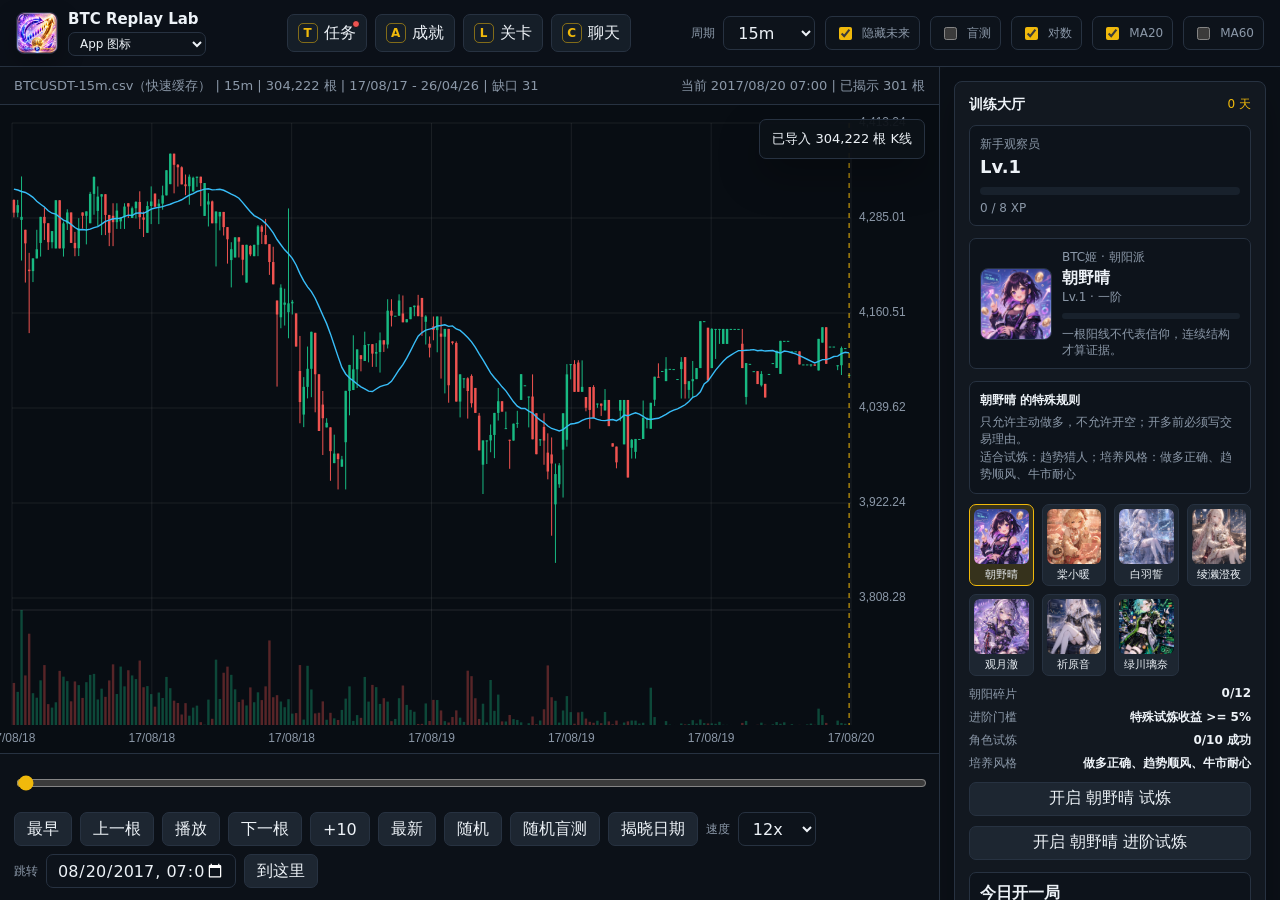
==== commit 89a8eeb5: "增加了上下键游戏模式" ====
--- a/index.html
+++ b/index.html
@@ -444,6 +444,8 @@
             <div class="level-mode-switch">
               <button id="levelModeDailyBtn" type="button" data-level-span="daily">1天一关</button>
               <button id="levelModeWeeklyBtn" type="button" data-level-span="weekly">7天一关</button>
+              <button id="levelModeGameDailyBtn" type="button" data-level-span="game_daily">1天游戏</button>
+              <button id="levelModeGameWeeklyBtn" type="button" data-level-span="game_weekly">7天游戏</button>
             </div>
           </div>
           <button id="closeLevelModalBtn" type="button">关闭</button>
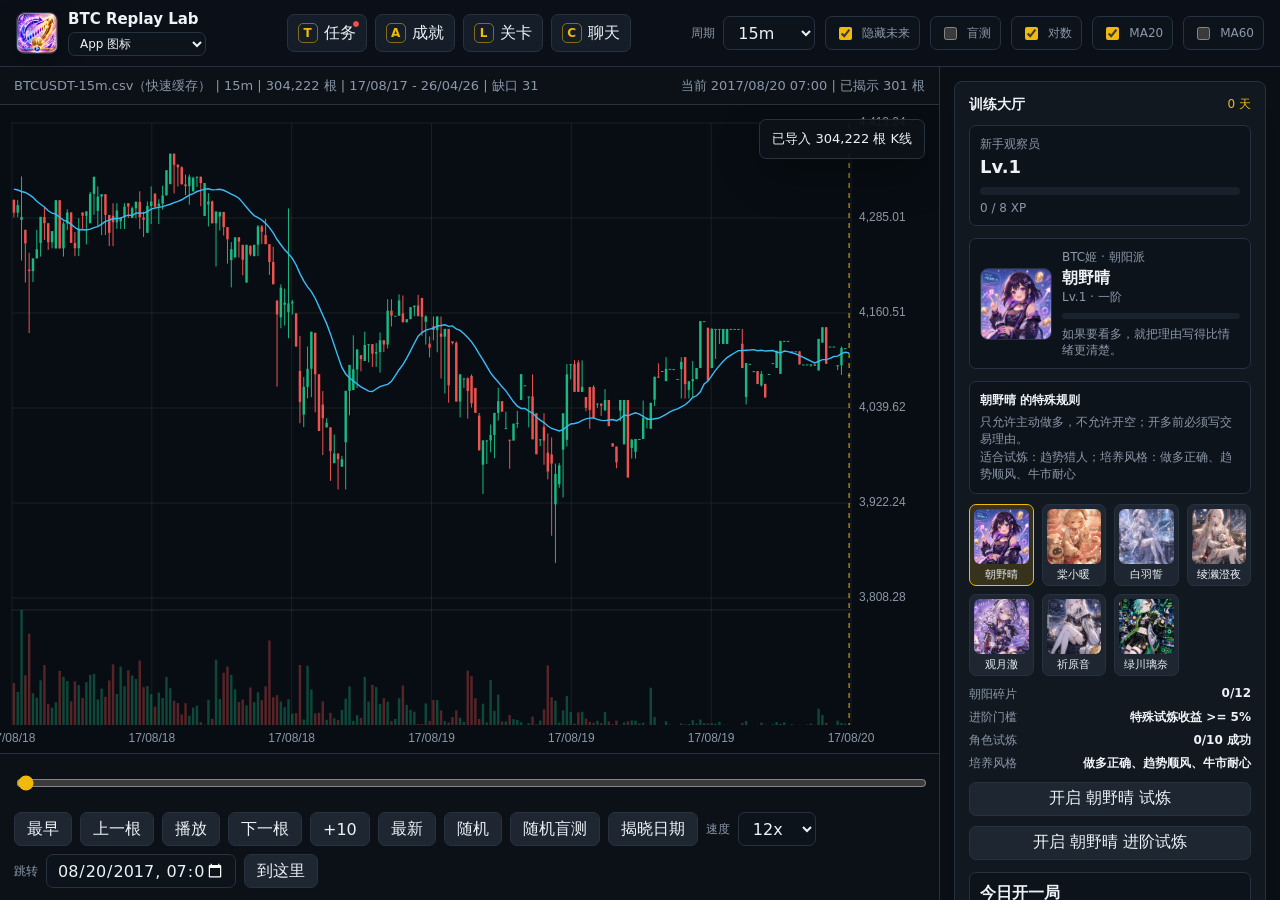
==== commit 9e81af81: "预测模式初步" ====
--- a/index.html
+++ b/index.html
@@ -446,6 +446,7 @@
               <button id="levelModeWeeklyBtn" type="button" data-level-span="weekly">7天一关</button>
               <button id="levelModeGameDailyBtn" type="button" data-level-span="game_daily">1天游戏</button>
               <button id="levelModeGameWeeklyBtn" type="button" data-level-span="game_weekly">7天游戏</button>
+              <button id="levelModePredictionBtn" type="button" data-level-span="prediction">超级预测</button>
             </div>
           </div>
           <button id="closeLevelModalBtn" type="button">关闭</button>
@@ -497,6 +498,43 @@
                 <button id="chatClearBtn" type="button">清空对话</button>
               </div>
             </form>
+          </div>
+        </div>
+      </div>
+    </div>
+
+    <div class="modal-backdrop" id="predictionLogModal">
+      <div class="modal wide-modal">
+        <div class="panel-title-row">
+          <h2>预测记录</h2>
+          <button id="closePredictionLogBtn" type="button">关闭</button>
+        </div>
+        <div id="predictionLogList" class="prediction-log-list"></div>
+      </div>
+    </div>
+
+    <div class="prediction-overlay" id="predictionOverlay">
+      <div class="prediction-card" id="predictionCard">
+        <div class="prediction-header">
+          <strong>超级预测</strong>
+          <span id="predictionTimeRange">-</span>
+        </div>
+        <div class="prediction-body" id="predictionBody">
+          <p class="prediction-hint">这 12 小时 BTC 会涨还是会跌？</p>
+          <div class="prediction-buttons">
+            <button id="predictionUpBtn" class="prediction-up" type="button">看涨</button>
+            <button id="predictionDownBtn" class="prediction-down" type="button">看跌</button>
+          </div>
+          <textarea id="predictionReasonInput" class="prediction-reason" placeholder="判断理由（可选）" rows="2"></textarea>
+        </div>
+        <div class="prediction-result" id="predictionResult" style="display:none">
+          <div class="prediction-move" id="predictionMove">-</div>
+          <div class="prediction-outcome" id="predictionOutcome">-</div>
+          <div class="prediction-stars" id="predictionStarsDisplay">-</div>
+          <div class="prediction-reason-shown" id="predictionReasonShown"></div>
+          <div class="prediction-actions">
+            <button id="predictionRandomNextBtn" class="prediction-next" type="button">随机下一关</button>
+            <button id="predictionRetryBtn" type="button">重来</button>
           </div>
         </div>
       </div>
--- a/styles.css
+++ b/styles.css
@@ -1595,6 +1595,318 @@
 
   .chat-portrait-wrap {
     height: 260px;
+  }
+}
+
+/* ========== Level Summary Random Test Button ========== */
+
+.level-summary-action {
+  display: flex;
+  align-items: center;
+}
+
+.random-test-btn {
+  min-height: 36px !important;
+  padding: 0 20px !important;
+  border-color: var(--gold) !important;
+  color: var(--gold) !important;
+  background: rgba(240, 185, 11, 0.1) !important;
+  font-weight: 700 !important;
+  font-size: 14px !important;
+  letter-spacing: 0.04em !important;
+}
+
+.random-test-btn:hover {
+  background: rgba(240, 185, 11, 0.22) !important;
+  box-shadow: 0 0 18px rgba(240, 185, 11, 0.18) !important;
+}
+
+.level-summary-action {
+  display: flex;
+  gap: 8px;
+}
+
+/* ========== Prediction Log ========== */
+
+.prediction-log-list {
+  max-height: 60vh;
+  overflow-y: auto;
+  display: flex;
+  flex-direction: column;
+  gap: 4px;
+}
+
+.prediction-log-empty {
+  text-align: center;
+  padding: 40px 0;
+  color: var(--muted);
+  font-size: 14px;
+}
+
+.prediction-log-row {
+  display: grid;
+  grid-template-columns: 40px 130px 170px 42px 1fr 64px 42px 68px;
+  gap: 6px;
+  align-items: center;
+  padding: 5px 8px;
+  border-radius: 6px;
+  font-size: 12px;
+  background: rgba(255, 255, 255, 0.02);
+  border: 1px solid transparent;
+}
+
+.prediction-log-row:hover {
+  background: rgba(255, 255, 255, 0.04);
+  border-color: var(--line);
+}
+
+.prediction-log-row .log-index {
+  color: var(--muted);
+  text-align: right;
+}
+
+.prediction-log-row .log-time {
+  color: var(--muted);
+  font-size: 11px;
+}
+
+.prediction-log-row .log-level {
+  overflow: hidden;
+  text-overflow: ellipsis;
+  white-space: nowrap;
+}
+
+.prediction-log-row .log-dir {
+  font-weight: 700;
+  text-align: center;
+}
+
+.prediction-log-row .dir-up { color: var(--green); }
+.prediction-log-row .dir-down { color: var(--red); }
+
+.prediction-log-row .log-reason {
+  color: var(--muted);
+  overflow: hidden;
+  text-overflow: ellipsis;
+  white-space: nowrap;
+  font-size: 11px;
+}
+
+.prediction-log-row .log-reason.muted { opacity: 0.4; }
+
+.prediction-log-row .log-pct { font-weight: 600; text-align: right; }
+.prediction-log-row .log-result { font-weight: 600; text-align: center; }
+
+.prediction-log-row .log-stars {
+  color: var(--gold);
+  letter-spacing: 1px;
+  font-size: 11px;
+  text-align: center;
+}
+
+/* ========== Prediction Overlay ========== */
+
+.prediction-overlay {
+  position: fixed;
+  inset: 0;
+  z-index: 75;
+  display: none;
+  align-items: center;
+  justify-content: center;
+  padding: 24px;
+  background: rgba(4, 8, 14, 0.72);
+  backdrop-filter: blur(6px);
+}
+
+.prediction-overlay.show {
+  display: flex;
+}
+
+.prediction-card {
+  width: min(420px, calc(100vw - 48px));
+  background: linear-gradient(145deg, #141c28 0%, #182230 50%, #141c28 100%);
+  border: 1px solid rgba(56, 189, 248, 0.25);
+  border-radius: 16px;
+  padding: 28px 26px 22px;
+  box-shadow: 0 12px 48px rgba(0, 0, 0, 0.5), 0 0 0 1px rgba(56, 189, 248, 0.08);
+  animation: predictionIn 0.32s cubic-bezier(0.22, 0.61, 0.36, 1);
+}
+
+.prediction-header {
+  text-align: center;
+  margin-bottom: 22px;
+  cursor: grab;
+  user-select: none;
+}
+
+.prediction-header strong {
+  display: block;
+  font-size: 20px;
+  font-weight: 700;
+  color: var(--blue);
+  letter-spacing: 0.04em;
+  margin-bottom: 4px;
+}
+
+.prediction-header span {
+  font-size: 13px;
+  color: var(--muted);
+}
+
+.prediction-hint {
+  text-align: center;
+  font-size: 14px;
+  color: var(--muted);
+  margin-bottom: 18px;
+}
+
+.prediction-buttons {
+  display: grid;
+  grid-template-columns: 1fr 1fr;
+  gap: 12px;
+  margin-bottom: 14px;
+}
+
+.prediction-buttons button {
+  min-height: 52px !important;
+  font-size: 17px !important;
+  font-weight: 700 !important;
+  border-radius: 12px !important;
+  letter-spacing: 0.05em !important;
+  transition: all 0.18s ease !important;
+}
+
+.prediction-up {
+  border-color: rgba(24, 185, 130, 0.55) !important;
+  color: #d8fff1 !important;
+  background: rgba(24, 185, 130, 0.14) !important;
+}
+
+.prediction-up:hover {
+  background: rgba(24, 185, 130, 0.28) !important;
+  border-color: #18b982 !important;
+  box-shadow: 0 0 22px rgba(24, 185, 130, 0.2) !important;
+  transform: translateY(-1px) !important;
+}
+
+.prediction-down {
+  border-color: rgba(239, 83, 80, 0.55) !important;
+  color: #ffe3e1 !important;
+  background: rgba(239, 83, 80, 0.14) !important;
+}
+
+.prediction-down:hover {
+  background: rgba(239, 83, 80, 0.28) !important;
+  border-color: #ef5350 !important;
+  box-shadow: 0 0 22px rgba(239, 83, 80, 0.2) !important;
+  transform: translateY(-1px) !important;
+}
+
+.prediction-reason {
+  width: 100%;
+  min-height: 52px;
+  border: 1px solid var(--line);
+  border-radius: 10px;
+  background: rgba(255, 255, 255, 0.04);
+  color: var(--text);
+  font-size: 13px;
+  padding: 10px 12px;
+  resize: vertical;
+}
+
+.prediction-reason::placeholder {
+  color: var(--muted);
+}
+
+.prediction-reason:focus {
+  outline: none;
+  border-color: var(--blue);
+}
+
+/* ---- Result ---- */
+
+.prediction-result {
+  text-align: center;
+}
+
+.prediction-move {
+  font-size: 18px;
+  margin-bottom: 10px;
+}
+
+.prediction-move .text-green {
+  color: var(--green);
+}
+
+.prediction-move .text-red {
+  color: var(--red);
+}
+
+.outcome-correct {
+  font-size: 22px;
+  font-weight: 700;
+  color: var(--green);
+  letter-spacing: 0.04em;
+}
+
+.outcome-wrong {
+  font-size: 22px;
+  font-weight: 700;
+  color: var(--red);
+  letter-spacing: 0.04em;
+}
+
+.prediction-stars {
+  font-size: 26px;
+  letter-spacing: 4px;
+  margin: 10px 0;
+  color: var(--gold);
+}
+
+.prediction-reason-shown {
+  margin-top: 8px;
+  font-size: 12px;
+  color: var(--muted);
+  line-height: 1.5;
+}
+
+.prediction-reason-shown .reason-label {
+  color: rgba(255, 255, 255, 0.4);
+}
+
+.prediction-actions {
+  display: flex;
+  gap: 10px;
+  margin-top: 18px;
+}
+
+.prediction-actions button {
+  flex: 1;
+  min-height: 40px !important;
+  font-size: 14px !important;
+  font-weight: 600 !important;
+  border-radius: 10px !important;
+}
+
+.prediction-next {
+  border-color: rgba(56, 189, 248, 0.45) !important;
+  color: var(--blue) !important;
+  background: rgba(56, 189, 248, 0.1) !important;
+}
+
+.prediction-next:hover {
+  background: rgba(56, 189, 248, 0.2) !important;
+  border-color: var(--blue) !important;
+}
+
+@keyframes predictionIn {
+  0% {
+    opacity: 0;
+    transform: scale(0.94) translateY(16px);
+  }
+  100% {
+    opacity: 1;
+    transform: scale(1) translateY(0);
   }
 }
 
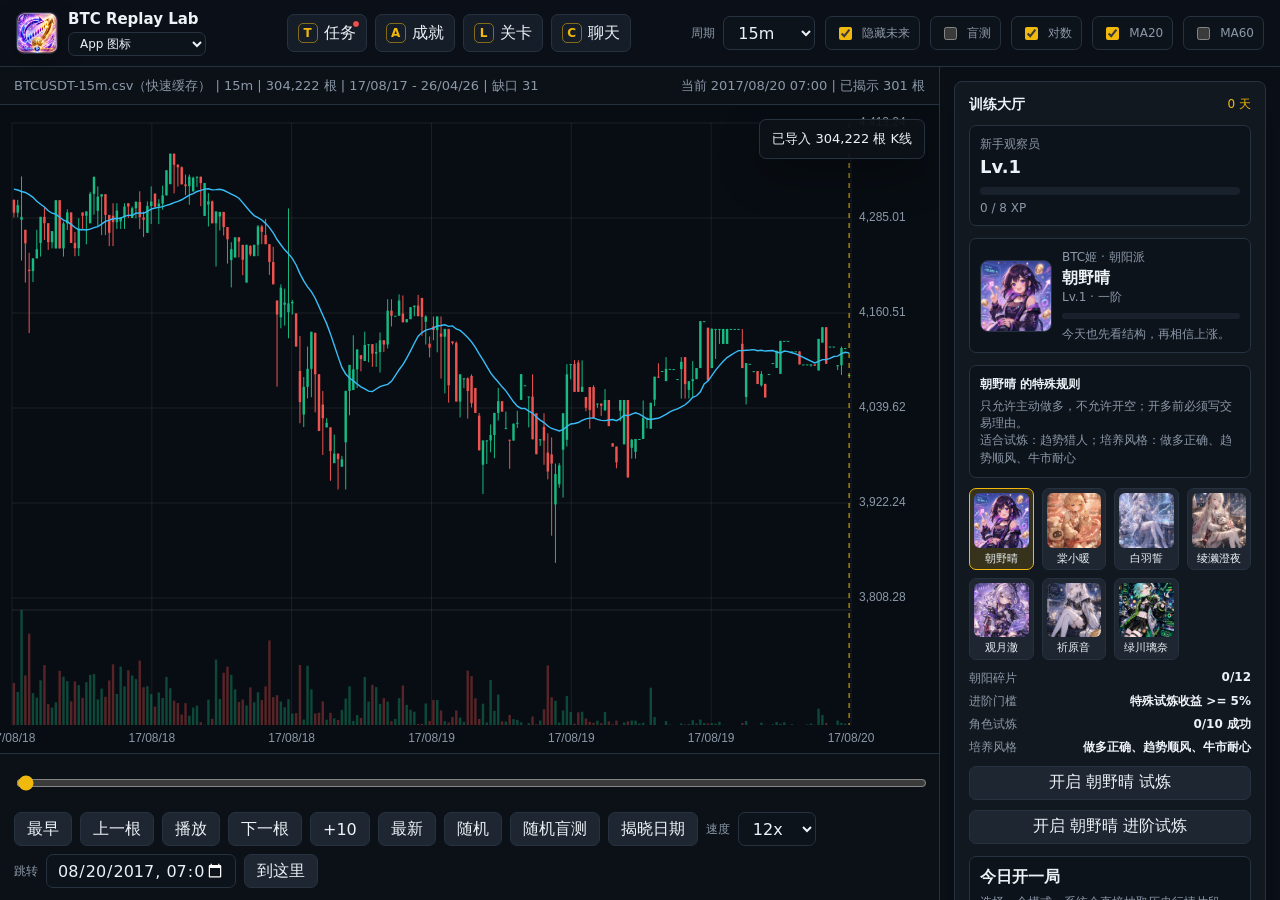
==== commit c78dc468: "预测模式完成" ====
--- a/index.html
+++ b/index.html
@@ -503,20 +503,13 @@
       </div>
     </div>
 
-    <div class="modal-backdrop" id="predictionLogModal">
-      <div class="modal wide-modal">
-        <div class="panel-title-row">
-          <h2>预测记录</h2>
-          <button id="closePredictionLogBtn" type="button">关闭</button>
-        </div>
-        <div id="predictionLogList" class="prediction-log-list"></div>
-      </div>
-    </div>
-
     <div class="prediction-overlay" id="predictionOverlay">
       <div class="prediction-card" id="predictionCard">
         <div class="prediction-header">
-          <strong>超级预测</strong>
+          <div class="prediction-header-inner">
+            <strong>超级预测</strong>
+            <button id="predictionCloseBtn" class="prediction-close-btn" type="button" title="关闭">&times;</button>
+          </div>
           <span id="predictionTimeRange">-</span>
         </div>
         <div class="prediction-body" id="predictionBody">
--- a/styles.css
+++ b/styles.css
@@ -1624,84 +1624,31 @@
 .level-summary-action {
   display: flex;
   gap: 8px;
-}
-
-/* ========== Prediction Log ========== */
-
-.prediction-log-list {
-  max-height: 60vh;
-  overflow-y: auto;
+  justify-content: center;
+  grid-column: 1 / -1;
+}
+
+.prediction-stats-table {
   display: flex;
   flex-direction: column;
-  gap: 4px;
-}
-
-.prediction-log-empty {
-  text-align: center;
-  padding: 40px 0;
-  color: var(--muted);
-  font-size: 14px;
-}
-
-.prediction-log-row {
-  display: grid;
-  grid-template-columns: 40px 130px 170px 42px 1fr 64px 42px 68px;
   gap: 6px;
-  align-items: center;
-  padding: 5px 8px;
+  grid-column: 1 / -1;
+}
+
+.prediction-stats-row {
+  display: grid;
+  grid-template-columns: 50px 1fr 1fr 1fr 1fr;
+  gap: 8px;
+  align-items: center;
+  padding: 6px 10px;
   border-radius: 6px;
-  font-size: 12px;
-  background: rgba(255, 255, 255, 0.02);
-  border: 1px solid transparent;
-}
-
-.prediction-log-row:hover {
-  background: rgba(255, 255, 255, 0.04);
-  border-color: var(--line);
-}
-
-.prediction-log-row .log-index {
-  color: var(--muted);
-  text-align: right;
-}
-
-.prediction-log-row .log-time {
-  color: var(--muted);
-  font-size: 11px;
-}
-
-.prediction-log-row .log-level {
-  overflow: hidden;
-  text-overflow: ellipsis;
-  white-space: nowrap;
-}
-
-.prediction-log-row .log-dir {
+  background: rgba(255, 255, 255, 0.03);
+  font-size: 13px;
+}
+
+.prediction-stats-row .stats-label {
   font-weight: 700;
-  text-align: center;
-}
-
-.prediction-log-row .dir-up { color: var(--green); }
-.prediction-log-row .dir-down { color: var(--red); }
-
-.prediction-log-row .log-reason {
-  color: var(--muted);
-  overflow: hidden;
-  text-overflow: ellipsis;
-  white-space: nowrap;
-  font-size: 11px;
-}
-
-.prediction-log-row .log-reason.muted { opacity: 0.4; }
-
-.prediction-log-row .log-pct { font-weight: 600; text-align: right; }
-.prediction-log-row .log-result { font-weight: 600; text-align: center; }
-
-.prediction-log-row .log-stars {
-  color: var(--gold);
-  letter-spacing: 1px;
-  font-size: 11px;
-  text-align: center;
+  color: var(--blue);
 }
 
 /* ========== Prediction Overlay ========== */
@@ -1711,18 +1658,19 @@
   inset: 0;
   z-index: 75;
   display: none;
-  align-items: center;
-  justify-content: center;
-  padding: 24px;
-  background: rgba(4, 8, 14, 0.72);
-  backdrop-filter: blur(6px);
+  pointer-events: none;
 }
 
 .prediction-overlay.show {
-  display: flex;
+  display: block;
 }
 
 .prediction-card {
+  position: fixed;
+  top: 50%;
+  left: 50%;
+  transform: translate(-50%, -50%);
+  pointer-events: auto;
   width: min(420px, calc(100vw - 48px));
   background: linear-gradient(145deg, #141c28 0%, #182230 50%, #141c28 100%);
   border: 1px solid rgba(56, 189, 248, 0.25);
@@ -1737,6 +1685,33 @@
   margin-bottom: 22px;
   cursor: grab;
   user-select: none;
+}
+
+.prediction-header-inner {
+  position: relative;
+}
+
+.prediction-close-btn {
+  position: absolute;
+  right: -8px;
+  top: -12px;
+  width: 28px;
+  height: 28px;
+  min-height: unset !important;
+  padding: 0 !important;
+  border: none !important;
+  border-radius: 50% !important;
+  background: rgba(255, 255, 255, 0.06) !important;
+  color: var(--muted) !important;
+  font-size: 16px !important;
+  line-height: 28px;
+  cursor: pointer;
+  transition: all 0.15s ease;
+}
+
+.prediction-close-btn:hover {
+  background: rgba(255, 255, 255, 0.14) !important;
+  color: var(--text) !important;
 }
 
 .prediction-header strong {
@@ -1834,13 +1809,8 @@
   margin-bottom: 10px;
 }
 
-.prediction-move .text-green {
-  color: var(--green);
-}
-
-.prediction-move .text-red {
-  color: var(--red);
-}
+.text-green { color: var(--green); }
+.text-red { color: var(--red); }
 
 .outcome-correct {
   font-size: 22px;
@@ -1853,6 +1823,13 @@
   font-size: 22px;
   font-weight: 700;
   color: var(--red);
+  letter-spacing: 0.04em;
+}
+
+.outcome-skip {
+  font-size: 22px;
+  font-weight: 700;
+  color: var(--muted);
   letter-spacing: 0.04em;
 }
 
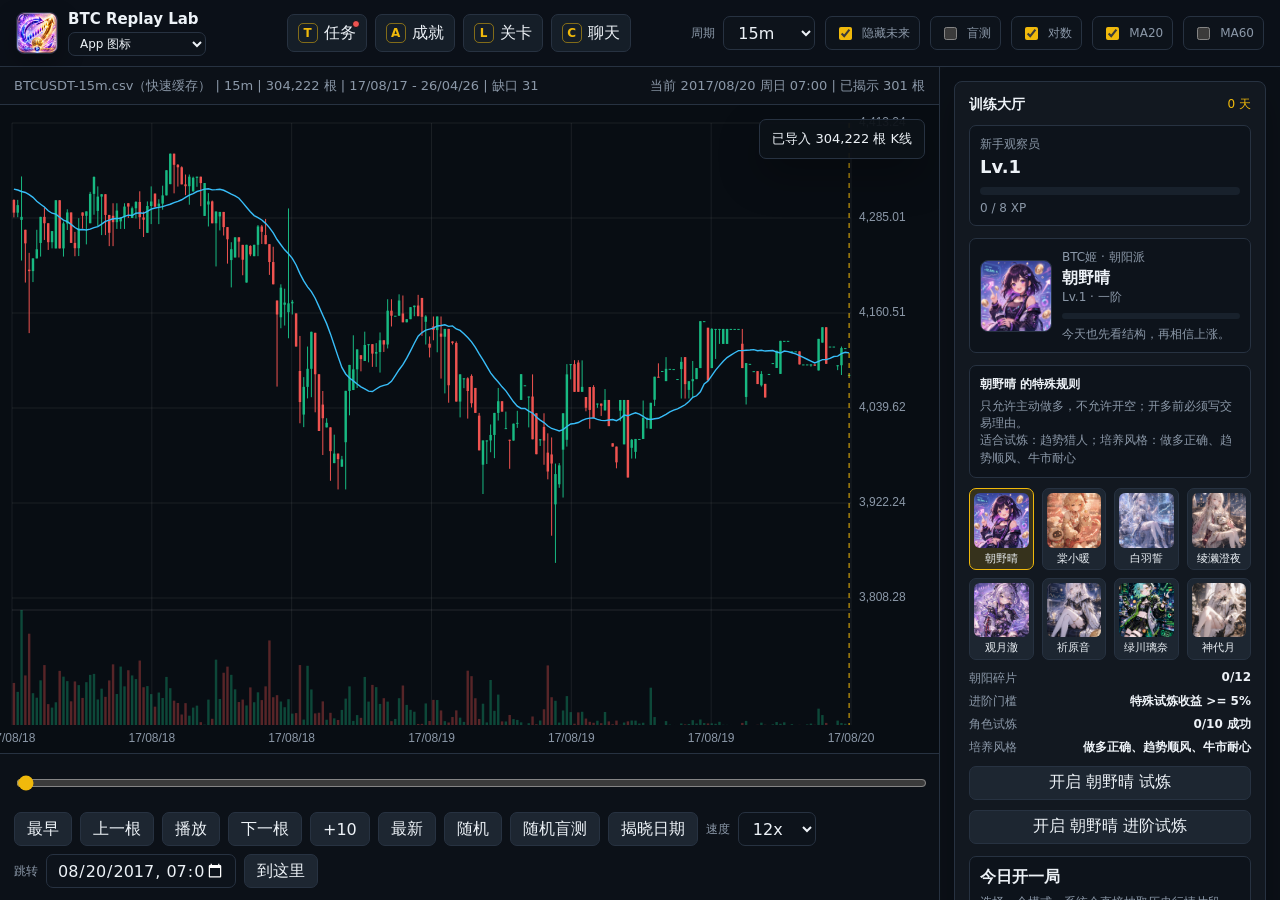
==== commit f7284471: "超级预测模式加入角色系统" ====
--- a/index.html
+++ b/index.html
@@ -525,6 +525,7 @@
           <div class="prediction-outcome" id="predictionOutcome">-</div>
           <div class="prediction-stars" id="predictionStarsDisplay">-</div>
           <div class="prediction-reason-shown" id="predictionReasonShown"></div>
+          <textarea id="predictionReviewInput" class="prediction-reason" placeholder="复盘笔记（可选）" rows="2"></textarea>
           <div class="prediction-actions">
             <button id="predictionRandomNextBtn" class="prediction-next" type="button">随机下一关</button>
             <button id="predictionRetryBtn" type="button">重来</button>
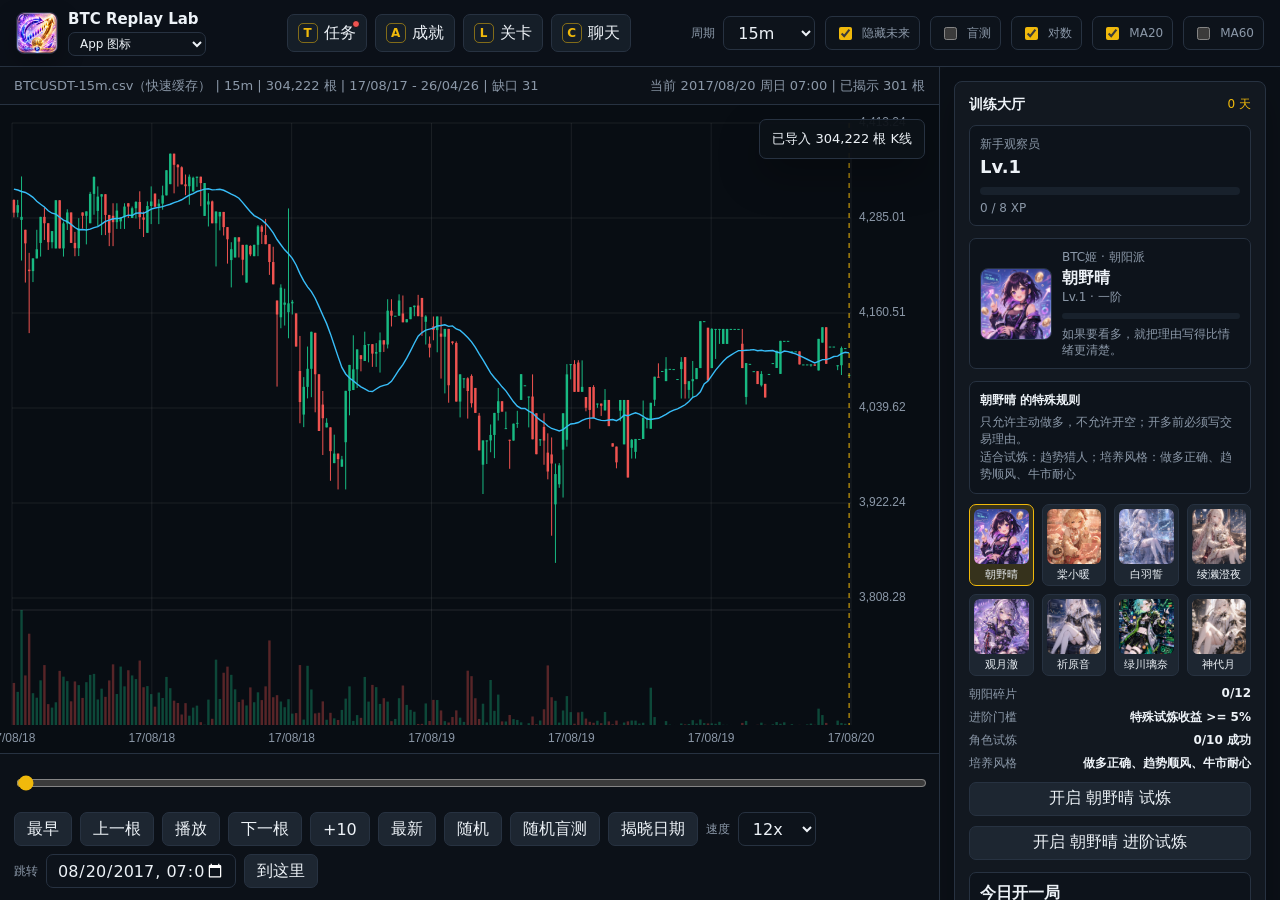
==== commit 32123357: "新增了超级预测模式的记录查看功能" ====
--- a/index.html
+++ b/index.html
@@ -503,6 +503,17 @@
       </div>
     </div>
 
+    <div class="modal-backdrop" id="predictionLogModal">
+      <div class="modal modal-prediction-log">
+        <div class="panel-title-row">
+          <h2>预测记录</h2>
+          <button id="closePredictionLogModalBtn" type="button">关闭</button>
+        </div>
+        <div id="predictionLogCalendar" class="calendar-grid"></div>
+        <div id="predictionDayDetail" class="day-detail" style="display:none"></div>
+      </div>
+    </div>
+
     <div class="prediction-overlay" id="predictionOverlay">
       <div class="prediction-card" id="predictionCard">
         <div class="prediction-header">
--- a/styles.css
+++ b/styles.css
@@ -1605,6 +1605,20 @@
   align-items: center;
 }
 
+.log-btn {
+  min-height: 36px !important;
+  padding: 0 14px !important;
+  border-color: var(--line) !important;
+  color: var(--muted) !important;
+  background: transparent !important;
+  font-size: 12px !important;
+}
+
+.log-btn:hover {
+  border-color: var(--muted) !important;
+  color: var(--text) !important;
+}
+
 .random-test-btn {
   min-height: 36px !important;
   padding: 0 20px !important;
@@ -1623,9 +1637,22 @@
 
 .level-summary-action {
   display: flex;
-  gap: 8px;
   justify-content: center;
+  align-items: center;
+  position: relative;
   grid-column: 1 / -1;
+  border: none !important;
+  background: transparent !important;
+  padding: 0 !important;
+}
+
+.summary-left {
+  position: absolute;
+  left: 0;
+}
+
+.summary-center {
+  text-align: center;
 }
 
 .prediction-stats-table {
@@ -1886,6 +1913,129 @@
     transform: scale(1) translateY(0);
   }
 }
+
+/* ========== Prediction Log Calendar ========== */
+
+.modal-prediction-log {
+  max-width: 680px !important;
+}
+
+.calendar-grid {
+  display: grid;
+  grid-template-columns: repeat(auto-fill, minmax(140px, 1fr));
+  gap: 6px;
+  max-height: 55vh;
+  overflow-y: auto;
+  padding: 4px 0;
+}
+
+.calendar-empty {
+  grid-column: 1 / -1;
+  text-align: center;
+  padding: 40px 0;
+  color: var(--muted);
+  font-size: 14px;
+}
+
+.calendar-day {
+  display: grid;
+  grid-template-columns: 1fr auto;
+  grid-template-rows: auto auto;
+  gap: 2px 8px;
+  padding: 8px 10px;
+  border-radius: 8px;
+  background: rgba(255, 255, 255, 0.02);
+  border: 1px solid transparent;
+  cursor: pointer;
+  transition: all 0.15s ease;
+}
+
+.calendar-day:hover {
+  background: rgba(56, 189, 248, 0.06);
+  border-color: rgba(56, 189, 248, 0.2);
+}
+
+.cal-date {
+  font-size: 13px;
+  font-weight: 600;
+  color: var(--text);
+}
+
+.cal-total {
+  font-size: 11px;
+  color: var(--muted);
+  text-align: right;
+}
+
+.cal-rate {
+  font-size: 15px;
+  font-weight: 700;
+}
+
+.cal-gain {
+  font-size: 12px;
+  text-align: right;
+  font-weight: 600;
+}
+
+/* ---- Day Detail ---- */
+
+.day-detail-header {
+  display: flex;
+  justify-content: space-between;
+  align-items: center;
+  margin-bottom: 14px;
+}
+
+.day-detail-header strong {
+  font-size: 16px;
+}
+
+.day-detail-back {
+  min-height: 28px !important;
+  font-size: 12px !important;
+  padding: 0 10px !important;
+}
+
+.day-detail-list {
+  display: flex;
+  flex-direction: column;
+  gap: 4px;
+  max-height: 55vh;
+  overflow-y: auto;
+}
+
+.day-detail-row {
+  display: grid;
+  grid-template-columns: 48px 1fr 36px 64px 36px 72px;
+  gap: 6px;
+  align-items: center;
+  padding: 6px 8px;
+  border-radius: 6px;
+  font-size: 12px;
+  background: rgba(255, 255, 255, 0.02);
+  border: 1px solid transparent;
+}
+
+.day-detail-row:hover {
+  background: rgba(255, 255, 255, 0.04);
+  border-color: var(--line);
+}
+
+.dd-time { color: var(--muted); font-size: 11px; }
+.dd-level { overflow: hidden; text-overflow: ellipsis; white-space: nowrap; }
+.dd-dir { font-weight: 600; }
+.dd-pct { font-weight: 600; text-align: right; }
+.dd-result { text-align: center; font-weight: 600; font-size: 11px; }
+.dd-stars { color: var(--gold); font-size: 10px; letter-spacing: 1px; }
+.dd-reason, .dd-review {
+  grid-column: 1 / -1;
+  font-size: 11px;
+  color: var(--muted);
+  padding-left: 4px;
+}
+.dd-reason { color: rgba(255,255,255,0.5); }
+.dd-review { color: var(--blue); }
 
 /* ========== Celebration Overlay ========== */
 
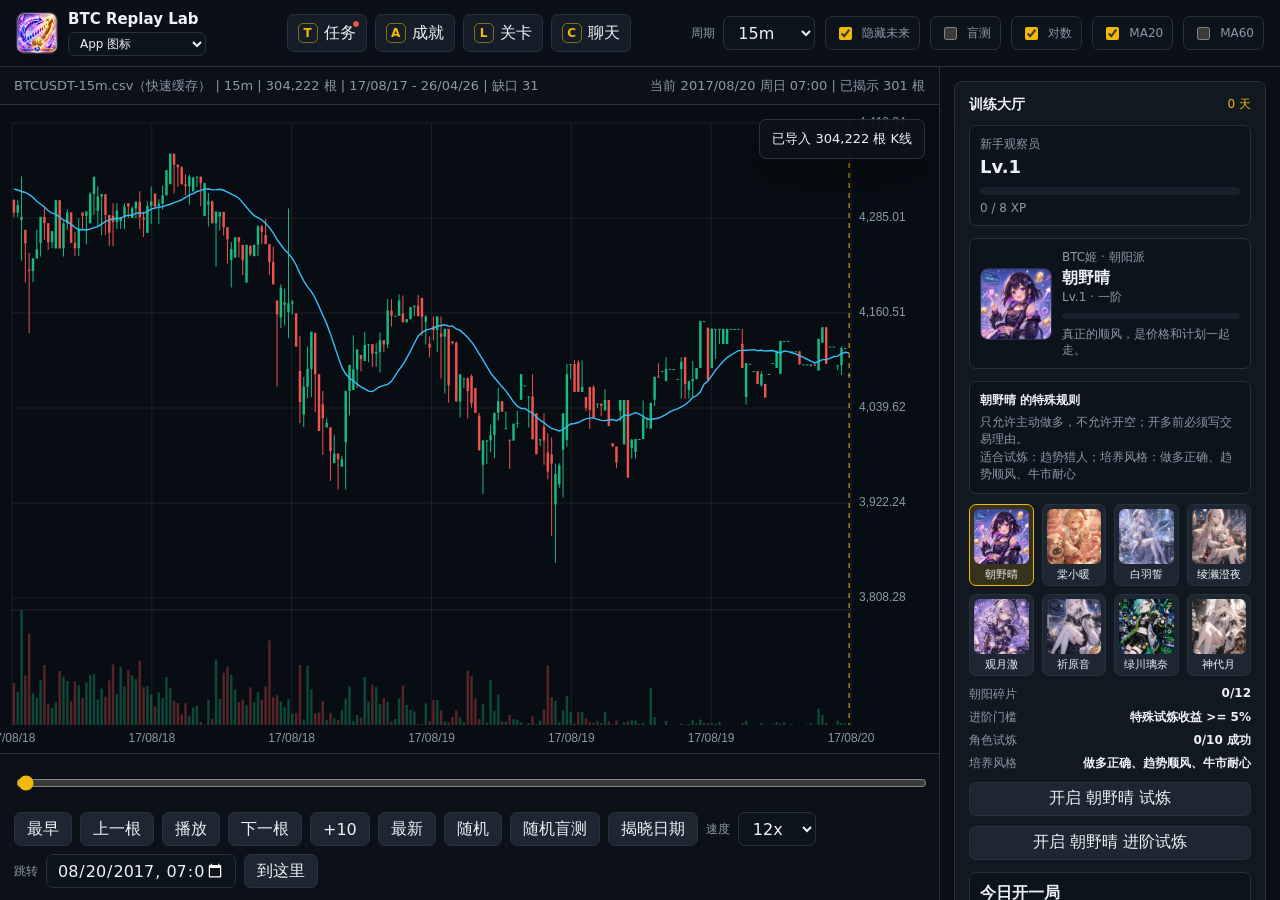
==== commit 7bb75601: "增加了杠杆功能，按风险做多做空功能，修改了观月澈角色的交易规则" ====
--- a/index.html
+++ b/index.html
@@ -214,7 +214,7 @@
               </label>
               <label class="field">
                 <span>单笔风险 %</span>
-                <input id="riskPctInput" type="number" min="0" step="0.1" value="1" />
+                <input id="riskPctInput" type="number" min="0" step="0.1" value="10" />
               </label>
             </div>
             <div class="button-row">
@@ -226,6 +226,7 @@
             <p class="hint">点击添加会按当前价生成风控线，图上的 SL / TP 线也可以直接拖动修改。</p>
             <div class="button-row">
               <button id="riskBuyBtn" type="button">按风险买入</button>
+              <button id="riskShortBtn" type="button">按风险做空</button>
               <button id="closePositionBtn" type="button">平仓</button>
             </div>
             <div class="trade-journal">
@@ -266,6 +267,10 @@
               <label class="field">
                 <span>手续费</span>
                 <input id="feeInput" type="number" min="0" step="0.0001" value="0.0004" />
+              </label>
+              <label class="field">
+                <span>杠杆</span>
+                <input id="leverageInput" type="number" min="1" step="1" value="50" />
               </label>
             </div>
             <button id="resetAccountBtn" class="wide" type="button">重置账户</button>
--- a/styles.css
+++ b/styles.css
@@ -1989,6 +1989,11 @@
 
 .day-detail-header strong {
   font-size: 16px;
+}
+
+.day-ratio {
+  font-size: 12px;
+  color: var(--muted);
 }
 
 .day-detail-back {
